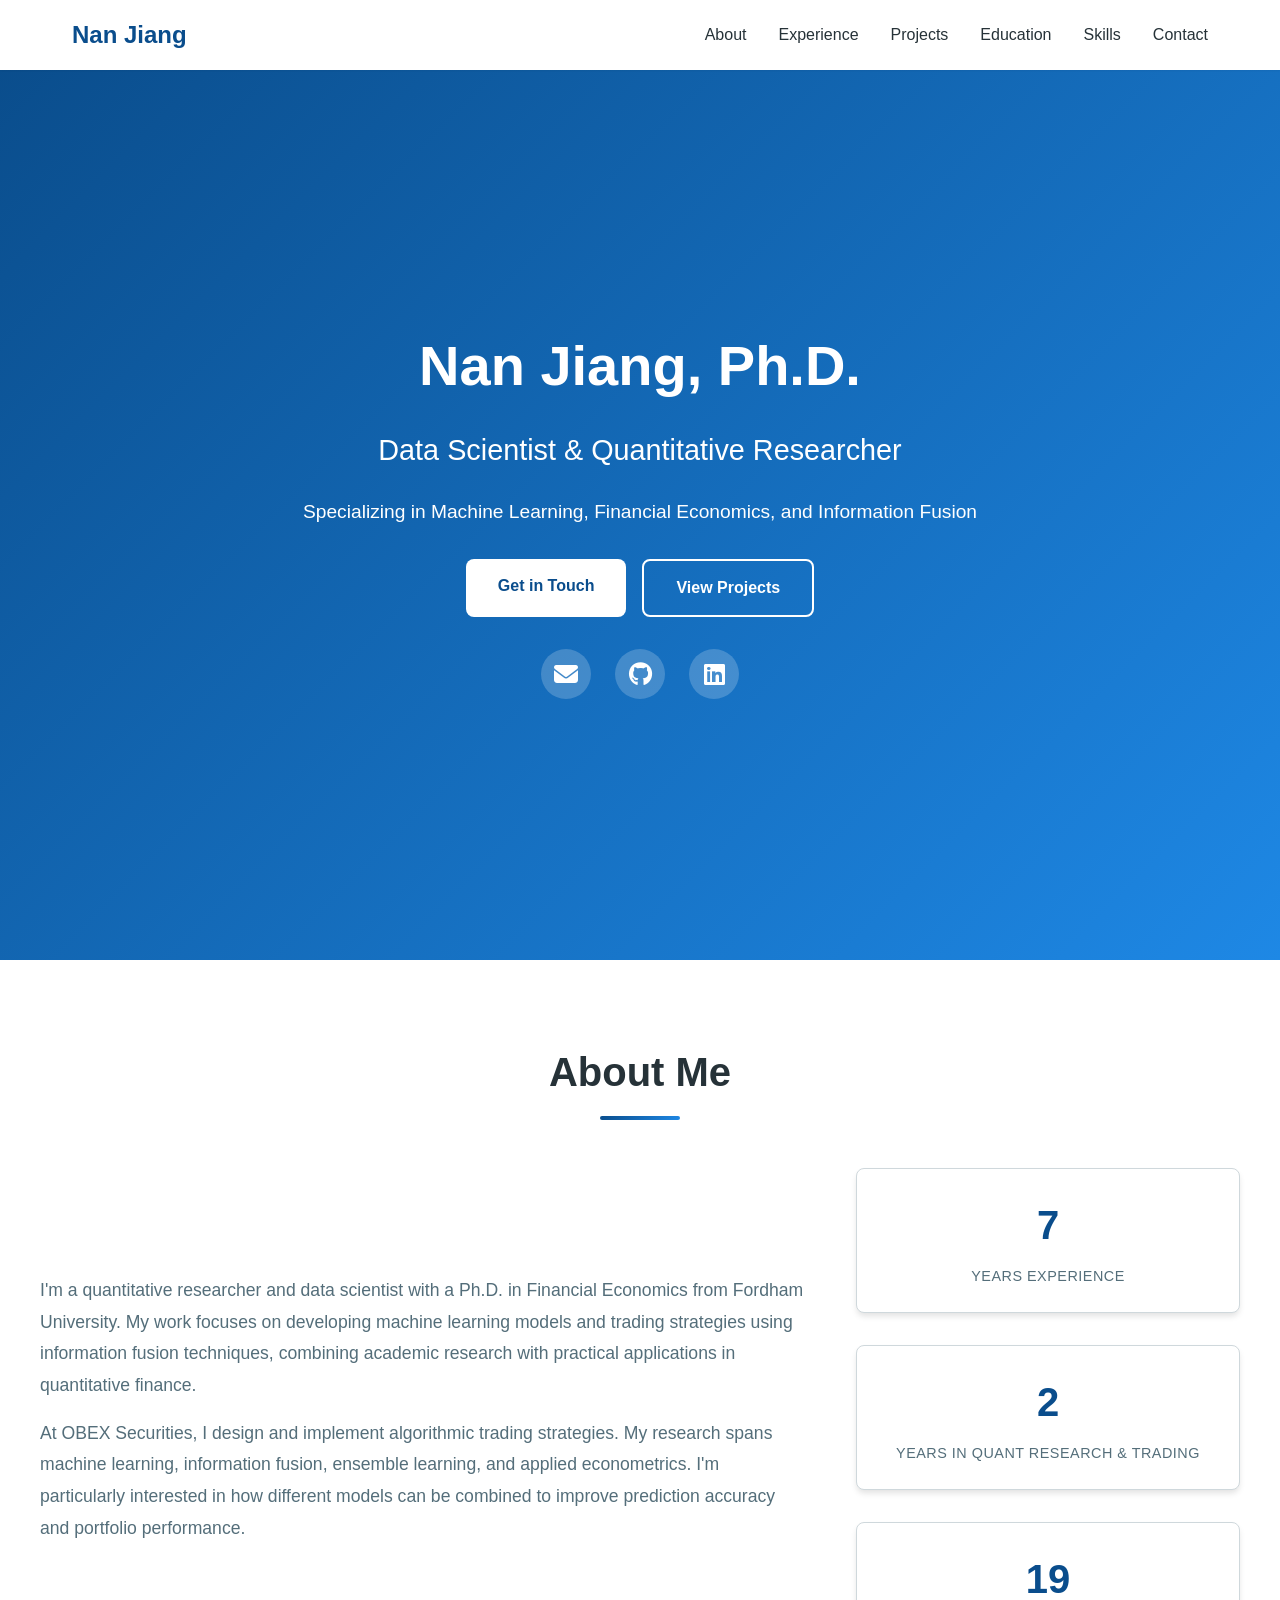
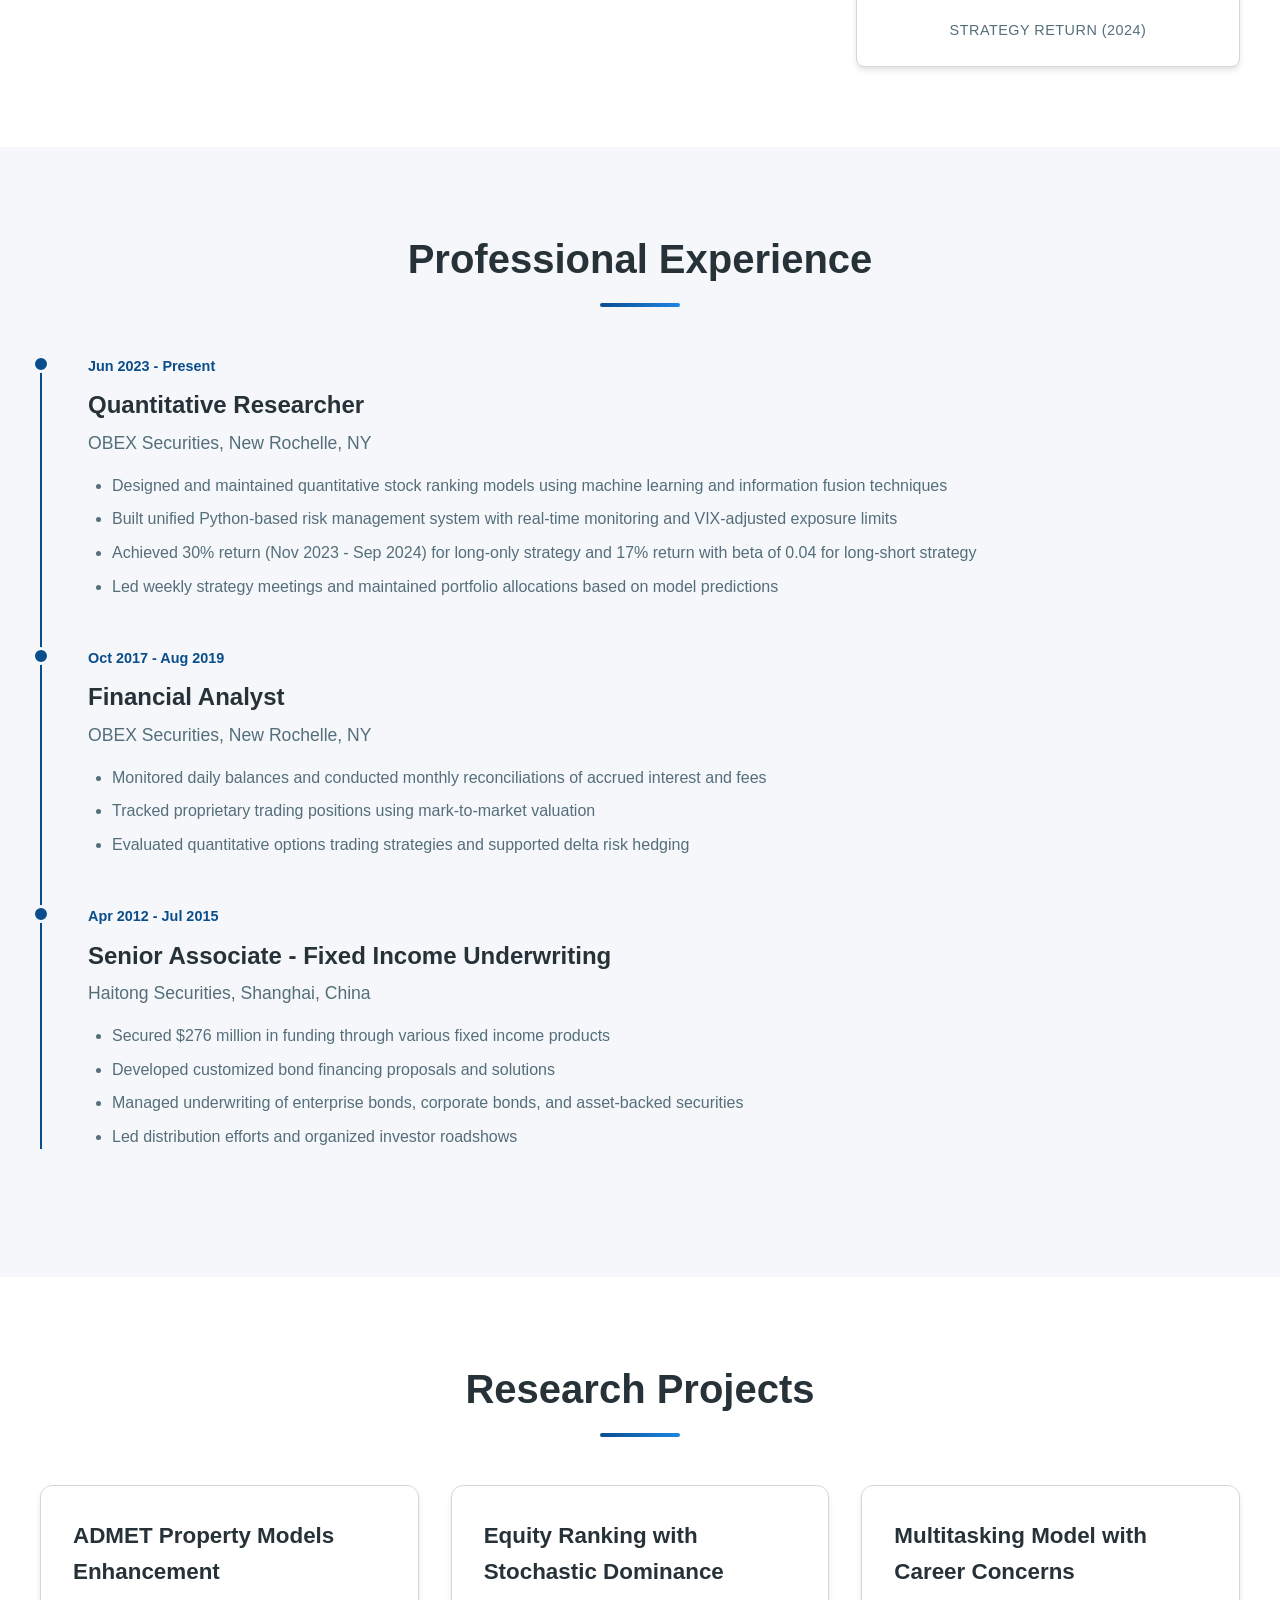
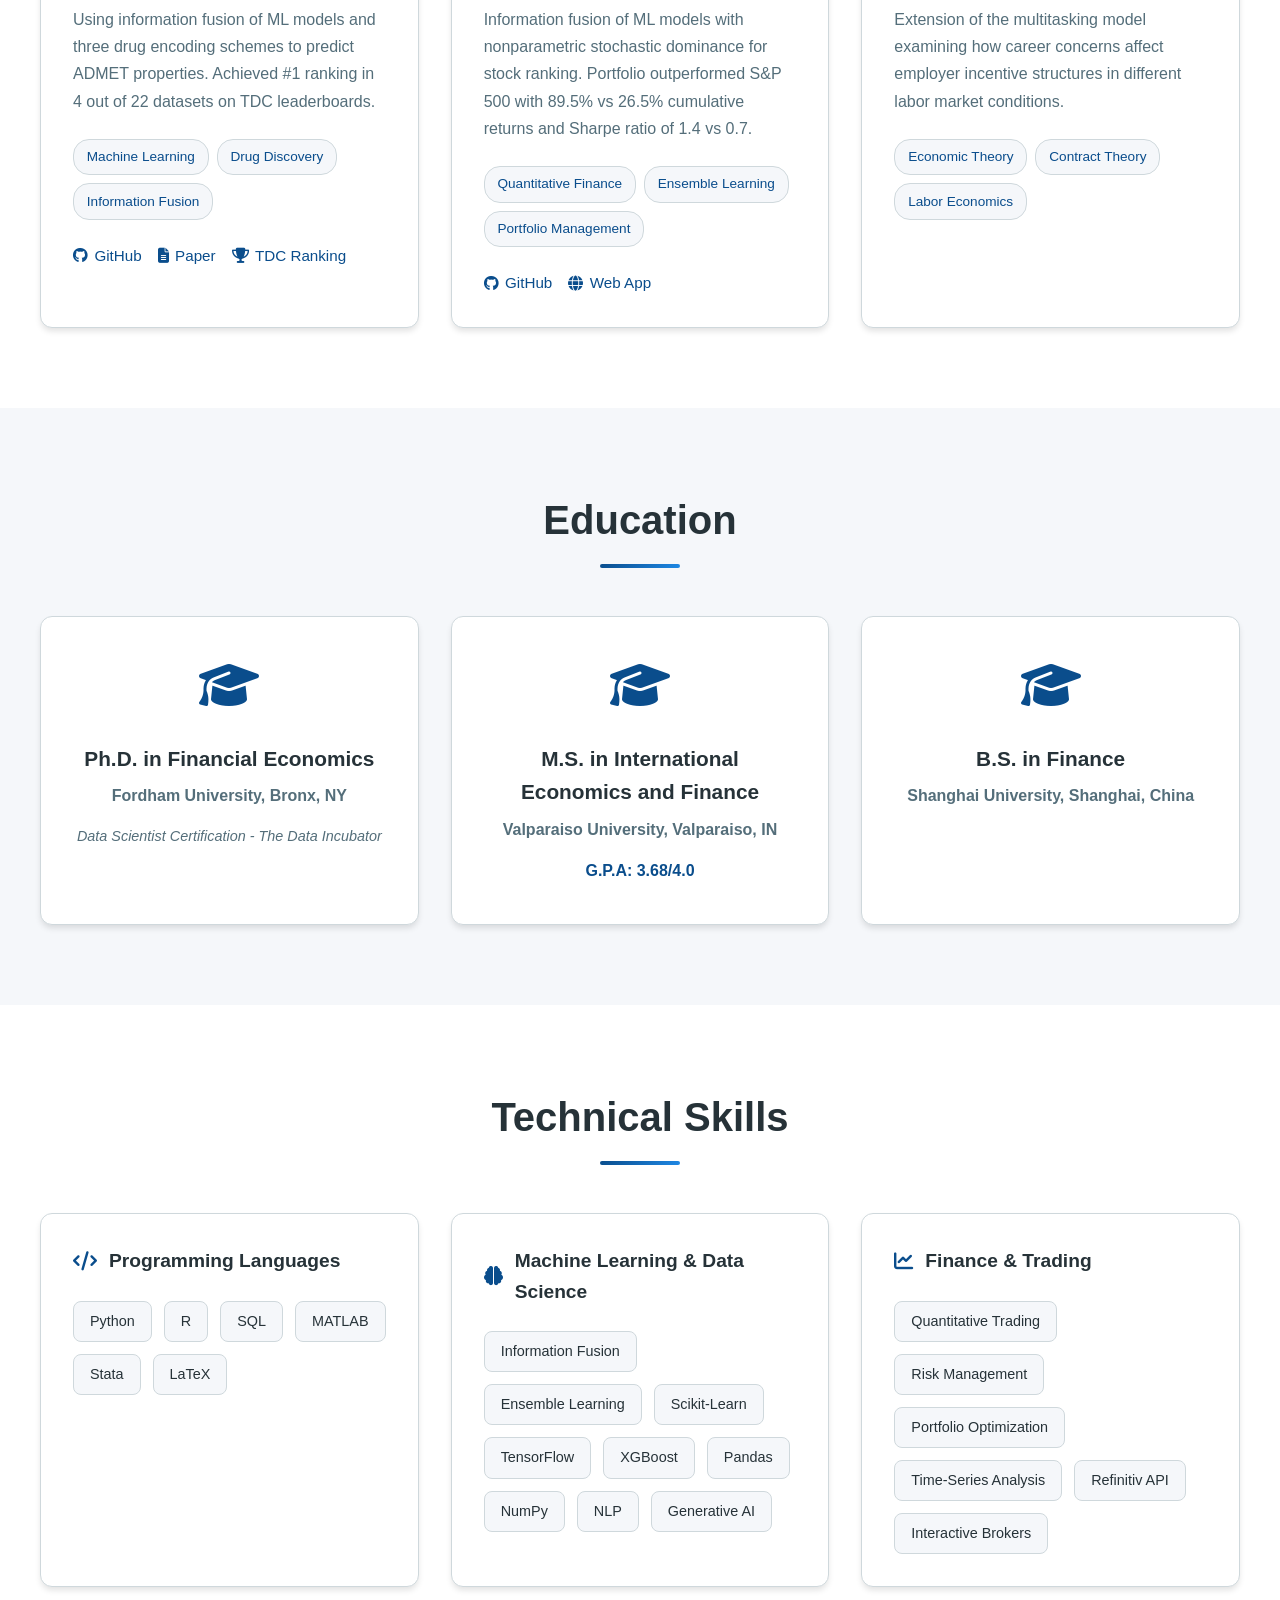
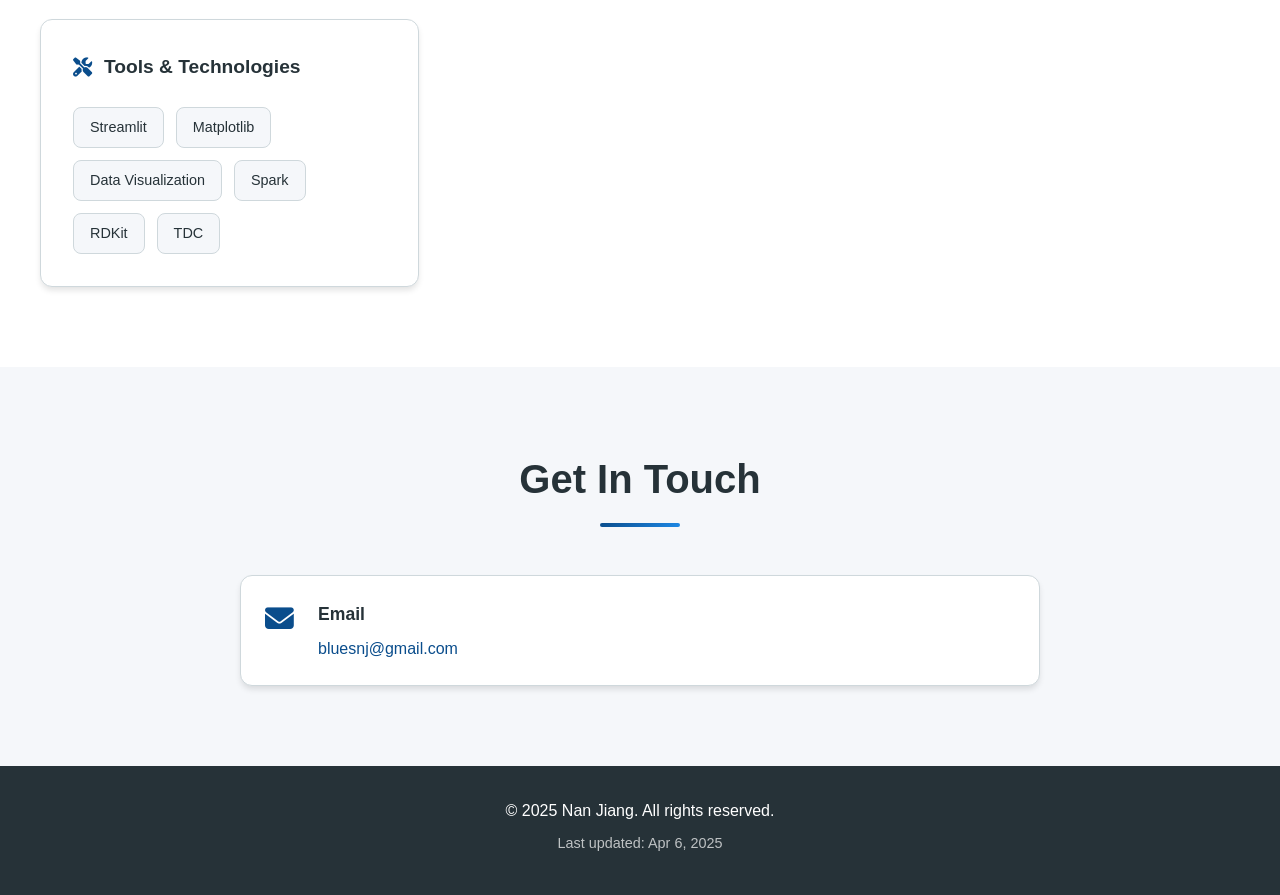
==== index.html @ 7c3f1683 "Update stats and remove GPA information" ====
<!DOCTYPE html>
<html lang="en">
<head>
    <meta charset="UTF-8">
    <meta name="viewport" content="width=device-width, initial-scale=1.0">
    <meta name="description" content="Nan Jiang - Data Scientist & Quantitative Researcher specializing in Machine Learning, Financial Economics, and Information Fusion">
    <meta name="keywords" content="Data Science, Machine Learning, Quantitative Research, Financial Economics, Python, Information Fusion">
    <meta name="author" content="Nan Jiang">
    <title>Nan Jiang | Data Scientist & Quantitative Researcher</title>
    <link rel="stylesheet" href="css/style.css">
    <link rel="stylesheet" href="https://cdnjs.cloudflare.com/ajax/libs/font-awesome/6.4.0/css/all.min.css">
</head>
<body>
    <!-- Navigation -->
    <nav id="navbar">
        <div class="nav-container">
            <a href="#home" class="nav-brand">Nan Jiang</a>
            <ul class="nav-menu">
                <li><a href="#about">About</a></li>
                <li><a href="#experience">Experience</a></li>
                <li><a href="#projects">Projects</a></li>
                <li><a href="#education">Education</a></li>
                <li><a href="#skills">Skills</a></li>
                <li><a href="#contact">Contact</a></li>
            </ul>
        </div>
    </nav>

    <!-- Hero Section -->
    <section id="home" class="hero">
        <div class="hero-content">
            <h1 class="hero-title">Nan Jiang, Ph.D.</h1>
            <h2 class="hero-subtitle">Data Scientist & Quantitative Researcher</h2>
            <p class="hero-description">
                Specializing in Machine Learning, Financial Economics, and Information Fusion
            </p>
            <div class="hero-buttons">
                <a href="#contact" class="btn btn-primary">Get in Touch</a>
                <a href="#projects" class="btn btn-secondary">View Projects</a>
            </div>
            <div class="social-links">
                <a href="mailto:bluesnj@gmail.com" aria-label="Email"><i class="fas fa-envelope"></i></a>
                <a href="https://github.com/nathan-jiang" target="_blank" aria-label="GitHub"><i class="fab fa-github"></i></a>
                <a href="https://www.linkedin.com/in/nanjiang831/" target="_blank" aria-label="LinkedIn"><i class="fab fa-linkedin"></i></a>
            </div>
        </div>
    </section>

    <!-- About Section -->
    <section id="about" class="section">
        <div class="container">
            <h2 class="section-title">About Me</h2>
            <div class="about-content">
                <div class="about-text">
                    <p>
                        I'm a quantitative researcher and data scientist with a Ph.D. in Financial Economics from Fordham University.
                        My work focuses on developing machine learning models and trading strategies using information fusion
                        techniques, combining academic research with practical applications in quantitative finance.
                    </p>
                    <p>
                        At OBEX Securities, I design and implement algorithmic trading strategies. My research spans machine learning,
                        information fusion, ensemble learning, and applied econometrics. I'm particularly interested in how
                        different models can be combined to improve prediction accuracy and portfolio performance.
                    </p>
                </div>
                <div class="about-stats">
                    <div class="stat">
                        <h3>10+</h3>
                        <p>Years Experience</p>
                    </div>
                    <div class="stat">
                        <h3>3+</h3>
                        <p>Years in Quant Research & Trading</p>
                    </div>
                    <div class="stat">
                        <h3>30%</h3>
                        <p>Strategy Return (2024)</p>
                    </div>
                </div>
            </div>
        </div>
    </section>

    <!-- Experience Section -->
    <section id="experience" class="section bg-light">
        <div class="container">
            <h2 class="section-title">Professional Experience</h2>
            <div class="timeline">
                <div class="timeline-item">
                    <div class="timeline-date">Jun 2023 - Present</div>
                    <div class="timeline-content">
                        <h3>Quantitative Researcher</h3>
                        <h4>OBEX Securities, New Rochelle, NY</h4>
                        <ul>
                            <li>Designed and maintained quantitative stock ranking models using machine learning and information fusion techniques</li>
                            <li>Built unified Python-based risk management system with real-time monitoring and VIX-adjusted exposure limits</li>
                            <li>Achieved 30% return (Nov 2023 - Sep 2024) for long-only strategy and 17% return with beta of 0.04 for long-short strategy</li>
                            <li>Led weekly strategy meetings and maintained portfolio allocations based on model predictions</li>
                        </ul>
                    </div>
                </div>

                <div class="timeline-item">
                    <div class="timeline-date">Oct 2017 - Aug 2019</div>
                    <div class="timeline-content">
                        <h3>Financial Analyst</h3>
                        <h4>OBEX Securities, New Rochelle, NY</h4>
                        <ul>
                            <li>Monitored daily balances and conducted monthly reconciliations of accrued interest and fees</li>
                            <li>Tracked proprietary trading positions using mark-to-market valuation</li>
                            <li>Evaluated quantitative options trading strategies and supported delta risk hedging</li>
                        </ul>
                    </div>
                </div>

                <div class="timeline-item">
                    <div class="timeline-date">Apr 2012 - Jul 2015</div>
                    <div class="timeline-content">
                        <h3>Senior Associate - Fixed Income Underwriting</h3>
                        <h4>Haitong Securities, Shanghai, China</h4>
                        <ul>
                            <li>Secured $276 million in funding through various fixed income products</li>
                            <li>Developed customized bond financing proposals and solutions</li>
                            <li>Managed underwriting of enterprise bonds, corporate bonds, and asset-backed securities</li>
                            <li>Led distribution efforts and organized investor roadshows</li>
                        </ul>
                    </div>
                </div>
            </div>
        </div>
    </section>

    <!-- Projects Section -->
    <section id="projects" class="section">
        <div class="container">
            <h2 class="section-title">Research Projects</h2>
            <div class="projects-grid">
                <div class="project-card">
                    <h3>ADMET Property Models Enhancement</h3>
                    <p class="project-description">
                        Using information fusion of ML models and three drug encoding schemes to predict ADMET properties.
                        Achieved #1 ranking in 4 out of 22 datasets on TDC leaderboards.
                    </p>
                    <div class="project-tags">
                        <span class="tag">Machine Learning</span>
                        <span class="tag">Drug Discovery</span>
                        <span class="tag">Information Fusion</span>
                    </div>
                    <div class="project-links">
                        <a href="https://github.com/nathan-jiang?tab=repositories" target="_blank" class="project-link"><i class="fab fa-github"></i> GitHub</a>
                        <a href="https://github.com/nathan-jiang?tab=repositories" target="_blank" class="project-link"><i class="fas fa-file-alt"></i> Paper</a>
                        <a href="https://tdcommons.ai/benchmark/admet_group/overview/" target="_blank" class="project-link"><i class="fas fa-trophy"></i> TDC Ranking</a>
                    </div>
                </div>

                <div class="project-card">
                    <h3>Equity Ranking with Stochastic Dominance</h3>
                    <p class="project-description">
                        Information fusion of ML models with nonparametric stochastic dominance for stock ranking.
                        Portfolio outperformed S&P 500 with 89.5% vs 26.5% cumulative returns and Sharpe ratio of 1.4 vs 0.7.
                    </p>
                    <div class="project-tags">
                        <span class="tag">Quantitative Finance</span>
                        <span class="tag">Ensemble Learning</span>
                        <span class="tag">Portfolio Management</span>
                    </div>
                    <div class="project-links">
                        <a href="https://github.com/nathan-jiang?tab=repositories" target="_blank" class="project-link"><i class="fab fa-github"></i> GitHub</a>
                        <a href="https://github.com/nathan-jiang?tab=repositories" target="_blank" class="project-link"><i class="fas fa-globe"></i> Web App</a>
                    </div>
                </div>

                <div class="project-card">
                    <h3>Multitasking Model with Career Concerns</h3>
                    <p class="project-description">
                        Extension of the multitasking model examining how career concerns affect employer incentive structures
                        in different labor market conditions.
                    </p>
                    <div class="project-tags">
                        <span class="tag">Economic Theory</span>
                        <span class="tag">Contract Theory</span>
                        <span class="tag">Labor Economics</span>
                    </div>
                </div>
            </div>
        </div>
    </section>

    <!-- Education Section -->
    <section id="education" class="section bg-light">
        <div class="container">
            <h2 class="section-title">Education</h2>
            <div class="education-grid">
                <div class="education-card">
                    <div class="education-icon">
                        <i class="fas fa-graduation-cap"></i>
                    </div>
                    <h3>Ph.D. in Financial Economics</h3>
                    <h4>Fordham University, Bronx, NY</h4>
                    <p class="education-cert">Data Scientist Certification - The Data Incubator</p>
                </div>

                <div class="education-card">
                    <div class="education-icon">
                        <i class="fas fa-graduation-cap"></i>
                    </div>
                    <h3>M.S. in International Economics and Finance</h3>
                    <h4>Valparaiso University, Valparaiso, IN</h4>
                    <p class="education-gpa">G.P.A: 3.68/4.0</p>
                </div>

                <div class="education-card">
                    <div class="education-icon">
                        <i class="fas fa-graduation-cap"></i>
                    </div>
                    <h3>B.S. in Finance</h3>
                    <h4>Shanghai University, Shanghai, China</h4>
                </div>
            </div>
        </div>
    </section>

    <!-- Skills Section -->
    <section id="skills" class="section">
        <div class="container">
            <h2 class="section-title">Technical Skills</h2>
            <div class="skills-grid">
                <div class="skill-category">
                    <h3><i class="fas fa-code"></i> Programming Languages</h3>
                    <div class="skill-tags">
                        <span class="skill-tag">Python</span>
                        <span class="skill-tag">R</span>
                        <span class="skill-tag">SQL</span>
                        <span class="skill-tag">MATLAB</span>
                        <span class="skill-tag">Stata</span>
                        <span class="skill-tag">LaTeX</span>
                    </div>
                </div>

                <div class="skill-category">
                    <h3><i class="fas fa-brain"></i> Machine Learning & Data Science</h3>
                    <div class="skill-tags">
                        <span class="skill-tag">Information Fusion</span>
                        <span class="skill-tag">Ensemble Learning</span>
                        <span class="skill-tag">Scikit-Learn</span>
                        <span class="skill-tag">TensorFlow</span>
                        <span class="skill-tag">XGBoost</span>
                        <span class="skill-tag">Pandas</span>
                        <span class="skill-tag">NumPy</span>
                        <span class="skill-tag">NLP</span>
                        <span class="skill-tag">Generative AI</span>
                    </div>
                </div>

                <div class="skill-category">
                    <h3><i class="fas fa-chart-line"></i> Finance & Trading</h3>
                    <div class="skill-tags">
                        <span class="skill-tag">Quantitative Trading</span>
                        <span class="skill-tag">Risk Management</span>
                        <span class="skill-tag">Portfolio Optimization</span>
                        <span class="skill-tag">Time-Series Analysis</span>
                        <span class="skill-tag">Refinitiv API</span>
                        <span class="skill-tag">Interactive Brokers</span>
                    </div>
                </div>

                <div class="skill-category">
                    <h3><i class="fas fa-tools"></i> Tools & Technologies</h3>
                    <div class="skill-tags">
                        <span class="skill-tag">Streamlit</span>
                        <span class="skill-tag">Matplotlib</span>
                        <span class="skill-tag">Data Visualization</span>
                        <span class="skill-tag">Spark</span>
                        <span class="skill-tag">RDKit</span>
                        <span class="skill-tag">TDC</span>
                    </div>
                </div>
            </div>
        </div>
    </section>

    <!-- Contact Section -->
    <section id="contact" class="section bg-light">
        <div class="container">
            <h2 class="section-title">Get In Touch</h2>
            <div class="contact-content">
                <div class="contact-info">
                    <div class="contact-item">
                        <i class="fas fa-envelope"></i>
                        <div>
                            <h3>Email</h3>
                            <a href="mailto:bluesnj@gmail.com">bluesnj@gmail.com</a>
                        </div>
                    </div>
                </div>
            </div>
        </div>
    </section>

    <!-- Footer -->
    <footer class="footer">
        <div class="container">
            <p>&copy; 2025 Nan Jiang. All rights reserved.</p>
            <p class="footer-update">Last updated: Apr 6, 2025</p>
        </div>
    </footer>

    <script src="js/main.js"></script>
</body>
</html>
---- css/style.css ----
/* ===== CSS Variables ===== */
:root {
    --primary-color: #0A4D8C;
    --secondary-color: #073A6B;
    --accent-color: #1E88E5;
    --highlight-color: #00897B;
    --text-dark: #263238;
    --text-light: #546E7A;
    --bg-light: #F5F7FA;
    --bg-white: #ffffff;
    --border-color: #CFD8DC;
    --success-color: #00897B;
    --shadow-sm: 0 1px 3px 0 rgba(0, 0, 0, 0.08);
    --shadow-md: 0 4px 6px -1px rgba(0, 0, 0, 0.12);
    --shadow-lg: 0 10px 20px -5px rgba(0, 0, 0, 0.15);
    --transition: all 0.3s ease;
    --gradient-primary: linear-gradient(135deg, #0A4D8C 0%, #1E88E5 100%);
    --gradient-secondary: linear-gradient(135deg, #00897B 0%, #00ACC1 100%);
}

/* ===== Reset & Base Styles ===== */
* {
    margin: 0;
    padding: 0;
    box-sizing: border-box;
}

html {
    scroll-behavior: smooth;
    font-size: 16px;
}

body {
    font-family: -apple-system, BlinkMacSystemFont, 'Segoe UI', Roboto, 'Helvetica Neue', Arial, sans-serif;
    line-height: 1.6;
    color: var(--text-dark);
    background-color: var(--bg-white);
}

a {
    text-decoration: none;
    color: inherit;
    transition: var(--transition);
}

ul {
    list-style: none;
}

img {
    max-width: 100%;
    height: auto;
    display: block;
}

/* ===== Navigation ===== */
#navbar {
    position: fixed;
    top: 0;
    width: 100%;
    background-color: var(--bg-white);
    box-shadow: var(--shadow-sm);
    z-index: 1000;
    padding: 1rem 0;
}

.nav-container {
    max-width: 1200px;
    margin: 0 auto;
    padding: 0 2rem;
    display: flex;
    justify-content: space-between;
    align-items: center;
}

.nav-brand {
    font-size: 1.5rem;
    font-weight: 700;
    color: var(--primary-color);
}

.nav-menu {
    display: flex;
    gap: 2rem;
}

.nav-menu a {
    color: var(--text-dark);
    font-weight: 500;
    padding: 0.5rem 0;
    position: relative;
}

.nav-menu a::after {
    content: '';
    position: absolute;
    bottom: 0;
    left: 0;
    width: 0;
    height: 2px;
    background-color: var(--primary-color);
    transition: width 0.3s ease;
}

.nav-menu a:hover::after {
    width: 100%;
}

/* ===== Hero Section ===== */
.hero {
    min-height: 100vh;
    display: flex;
    align-items: center;
    justify-content: center;
    background: var(--gradient-primary);
    color: white;
    text-align: center;
    padding: 2rem;
    margin-top: 60px;
}

.hero-content {
    max-width: 800px;
}

.hero-title {
    font-size: 3.5rem;
    font-weight: 800;
    margin-bottom: 1rem;
    animation: fadeInUp 0.8s ease;
}

.hero-subtitle {
    font-size: 1.8rem;
    font-weight: 300;
    margin-bottom: 1.5rem;
    animation: fadeInUp 0.8s ease 0.2s both;
}

.hero-description {
    font-size: 1.2rem;
    margin-bottom: 2rem;
    opacity: 0.9;
    animation: fadeInUp 0.8s ease 0.4s both;
}

.hero-buttons {
    display: flex;
    gap: 1rem;
    justify-content: center;
    margin-bottom: 2rem;
    animation: fadeInUp 0.8s ease 0.6s both;
}

.btn {
    padding: 0.875rem 2rem;
    border-radius: 0.5rem;
    font-weight: 600;
    font-size: 1rem;
    transition: var(--transition);
    display: inline-block;
}

.btn-primary {
    background-color: var(--bg-white);
    color: var(--primary-color);
}

.btn-primary:hover {
    transform: translateY(-2px);
    box-shadow: var(--shadow-lg);
}

.btn-secondary {
    background-color: transparent;
    color: var(--bg-white);
    border: 2px solid var(--bg-white);
}

.btn-secondary:hover {
    background-color: var(--bg-white);
    color: var(--primary-color);
}

.social-links {
    display: flex;
    gap: 1.5rem;
    justify-content: center;
    animation: fadeInUp 0.8s ease 0.8s both;
}

.social-links a {
    font-size: 1.5rem;
    color: white;
    width: 50px;
    height: 50px;
    display: flex;
    align-items: center;
    justify-content: center;
    border-radius: 50%;
    background-color: rgba(255, 255, 255, 0.2);
    transition: var(--transition);
}

.social-links a:hover {
    background-color: var(--bg-white);
    color: var(--primary-color);
    transform: translateY(-3px);
}

/* ===== Sections ===== */
.section {
    padding: 5rem 2rem;
}

.bg-light {
    background-color: var(--bg-light);
}

.container {
    max-width: 1200px;
    margin: 0 auto;
}

.section-title {
    font-size: 2.5rem;
    font-weight: 700;
    text-align: center;
    margin-bottom: 3rem;
    color: var(--text-dark);
    position: relative;
    padding-bottom: 1rem;
}

.section-title::after {
    content: '';
    position: absolute;
    bottom: 0;
    left: 50%;
    transform: translateX(-50%);
    width: 80px;
    height: 4px;
    background: var(--gradient-primary);
    border-radius: 2px;
}

/* ===== About Section ===== */
.about-content {
    display: grid;
    grid-template-columns: 2fr 1fr;
    gap: 3rem;
    align-items: center;
}

.about-text p {
    font-size: 1.1rem;
    line-height: 1.8;
    color: var(--text-light);
    margin-bottom: 1rem;
}

.about-stats {
    display: flex;
    flex-direction: column;
    gap: 2rem;
}

.stat {
    text-align: center;
    padding: 1.5rem;
    background-color: var(--bg-white);
    border-radius: 0.5rem;
    box-shadow: var(--shadow-md);
    border: 1px solid var(--border-color);
    transition: var(--transition);
}

.stat:hover {
    transform: scale(1.05);
    box-shadow: var(--shadow-lg);
    border-color: var(--primary-color);
}

.stat h3 {
    font-size: 2.5rem;
    font-weight: 700;
    color: var(--primary-color);
    margin-bottom: 0.5rem;
}

.stat p {
    font-size: 0.9rem;
    color: var(--text-light);
    text-transform: uppercase;
    letter-spacing: 0.5px;
}

/* ===== Timeline (Experience) ===== */
.timeline {
    position: relative;
    padding-left: 3rem;
}

.timeline::before {
    content: '';
    position: absolute;
    left: 0;
    top: 0;
    bottom: 0;
    width: 2px;
    background-color: var(--primary-color);
}

.timeline-item {
    position: relative;
    margin-bottom: 3rem;
}

.timeline-item::before {
    content: '';
    position: absolute;
    left: -3.5rem;
    top: 0;
    width: 12px;
    height: 12px;
    border-radius: 50%;
    background-color: var(--primary-color);
    border: 3px solid var(--bg-light);
}

.timeline-date {
    font-size: 0.9rem;
    color: var(--primary-color);
    font-weight: 600;
    margin-bottom: 0.5rem;
}

.timeline-content h3 {
    font-size: 1.5rem;
    margin-bottom: 0.25rem;
    color: var(--text-dark);
}

.timeline-content h4 {
    font-size: 1.1rem;
    color: var(--text-light);
    font-weight: 500;
    margin-bottom: 1rem;
}

.timeline-content ul {
    list-style: disc;
    padding-left: 1.5rem;
}

.timeline-content li {
    margin-bottom: 0.5rem;
    color: var(--text-light);
    line-height: 1.6;
}

/* ===== Projects Section ===== */
.projects-grid {
    display: grid;
    grid-template-columns: repeat(auto-fit, minmax(320px, 1fr));
    gap: 2rem;
}

.project-card {
    background-color: var(--bg-white);
    border-radius: 0.75rem;
    padding: 2rem;
    box-shadow: var(--shadow-md);
    transition: var(--transition);
    border: 1px solid var(--border-color);
    position: relative;
    overflow: hidden;
}

.project-card::before {
    content: '';
    position: absolute;
    top: 0;
    left: 0;
    width: 100%;
    height: 4px;
    background: var(--gradient-primary);
    transform: scaleX(0);
    transform-origin: left;
    transition: transform 0.3s ease;
}

.project-card:hover::before {
    transform: scaleX(1);
}

.project-card:hover {
    transform: translateY(-8px);
    box-shadow: var(--shadow-lg);
    border-color: var(--accent-color);
}

.project-card h3 {
    font-size: 1.4rem;
    margin-bottom: 1rem;
    color: var(--text-dark);
}

.project-description {
    color: var(--text-light);
    line-height: 1.7;
    margin-bottom: 1.5rem;
}

.project-tags {
    display: flex;
    flex-wrap: wrap;
    gap: 0.5rem;
    margin-bottom: 1.5rem;
}

.tag {
    background-color: var(--bg-light);
    color: var(--primary-color);
    padding: 0.4rem 0.8rem;
    border-radius: 1rem;
    font-size: 0.85rem;
    font-weight: 500;
    border: 1px solid var(--border-color);
    transition: var(--transition);
}

.tag:hover {
    background-color: var(--primary-color);
    color: white;
    border-color: var(--primary-color);
    transform: translateY(-2px);
}

.project-links {
    display: flex;
    gap: 1rem;
    flex-wrap: wrap;
}

.project-link {
    color: var(--primary-color);
    font-weight: 500;
    font-size: 0.95rem;
    display: flex;
    align-items: center;
    gap: 0.4rem;
}

.project-link:hover {
    color: var(--secondary-color);
}

/* ===== Education Section ===== */
.education-grid {
    display: grid;
    grid-template-columns: repeat(auto-fit, minmax(300px, 1fr));
    gap: 2rem;
}

.education-card {
    background-color: var(--bg-white);
    padding: 2rem;
    border-radius: 0.75rem;
    box-shadow: var(--shadow-md);
    text-align: center;
    transition: var(--transition);
    border: 1px solid var(--border-color);
}

.education-card:hover {
    transform: translateY(-8px);
    box-shadow: var(--shadow-lg);
    border-color: var(--accent-color);
}

.education-card:hover .education-icon {
    transform: scale(1.1);
    color: var(--accent-color);
}

.education-icon {
    font-size: 3rem;
    color: var(--primary-color);
    margin-bottom: 1rem;
    transition: var(--transition);
}

.education-card h3 {
    font-size: 1.3rem;
    margin-bottom: 0.5rem;
    color: var(--text-dark);
}

.education-card h4 {
    font-size: 1rem;
    color: var(--text-light);
    margin-bottom: 1rem;
}

.education-gpa {
    font-weight: 600;
    color: var(--primary-color);
    margin-bottom: 0.5rem;
}

.education-cert {
    font-size: 0.9rem;
    color: var(--text-light);
    font-style: italic;
}

/* ===== Skills Section ===== */
.skills-grid {
    display: grid;
    grid-template-columns: repeat(auto-fit, minmax(280px, 1fr));
    gap: 2rem;
}

.skill-category {
    background-color: var(--bg-white);
    padding: 2rem;
    border-radius: 0.75rem;
    box-shadow: var(--shadow-md);
    border: 1px solid var(--border-color);
    transition: var(--transition);
}

.skill-category:hover {
    box-shadow: var(--shadow-lg);
    border-color: var(--accent-color);
}

.skill-category h3 {
    font-size: 1.2rem;
    margin-bottom: 1.5rem;
    color: var(--text-dark);
    display: flex;
    align-items: center;
    gap: 0.75rem;
}

.skill-category i {
    color: var(--primary-color);
}

.skill-tags {
    display: flex;
    flex-wrap: wrap;
    gap: 0.75rem;
}

.skill-tag {
    background-color: var(--bg-light);
    color: var(--text-dark);
    padding: 0.5rem 1rem;
    border-radius: 0.5rem;
    font-size: 0.9rem;
    font-weight: 500;
    border: 1px solid var(--border-color);
    transition: var(--transition);
    cursor: default;
}

.skill-tag:hover {
    background-color: var(--primary-color);
    color: white;
    border-color: var(--primary-color);
    transform: translateY(-2px);
    box-shadow: var(--shadow-sm);
}

/* ===== Contact Section ===== */
.contact-content {
    max-width: 800px;
    margin: 0 auto;
}

.contact-info {
    display: grid;
    grid-template-columns: repeat(auto-fit, minmax(250px, 1fr));
    gap: 2rem;
}

.contact-item {
    display: flex;
    gap: 1.5rem;
    align-items: flex-start;
    padding: 1.5rem;
    background-color: var(--bg-white);
    border-radius: 0.75rem;
    box-shadow: var(--shadow-md);
    border: 1px solid var(--border-color);
    transition: var(--transition);
}

.contact-item:hover {
    box-shadow: var(--shadow-lg);
    border-color: var(--accent-color);
    transform: translateY(-3px);
}

.contact-item i {
    font-size: 1.8rem;
    color: var(--primary-color);
    margin-top: 0.25rem;
}

.contact-item h3 {
    font-size: 1.1rem;
    margin-bottom: 0.5rem;
    color: var(--text-dark);
}

.contact-item a {
    color: var(--primary-color);
    font-weight: 500;
}

.contact-item a:hover {
    text-decoration: underline;
}

.contact-item p {
    color: var(--text-light);
}

/* ===== Footer ===== */
.footer {
    background-color: var(--text-dark);
    color: white;
    text-align: center;
    padding: 2rem;
}

.footer p {
    margin-bottom: 0.5rem;
}

.footer-update {
    font-size: 0.9rem;
    opacity: 0.7;
}

/* ===== Animations ===== */
@keyframes fadeInUp {
    from {
        opacity: 0;
        transform: translateY(30px);
    }
    to {
        opacity: 1;
        transform: translateY(0);
    }
}

/* ===== Responsive Design ===== */
@media (max-width: 768px) {
    .nav-menu {
        flex-direction: column;
        gap: 1rem;
    }

    .hero-title {
        font-size: 2.5rem;
    }

    .hero-subtitle {
        font-size: 1.4rem;
    }

    .about-content {
        grid-template-columns: 1fr;
    }

    .timeline {
        padding-left: 2rem;
    }

    .timeline-item::before {
        left: -2.5rem;
    }

    .section {
        padding: 3rem 1rem;
    }

    .hero-buttons {
        flex-direction: column;
        align-items: center;
    }
}

@media (max-width: 480px) {
    .hero-title {
        font-size: 2rem;
    }

    .hero-subtitle {
        font-size: 1.2rem;
    }

    .section-title {
        font-size: 2rem;
    }
}
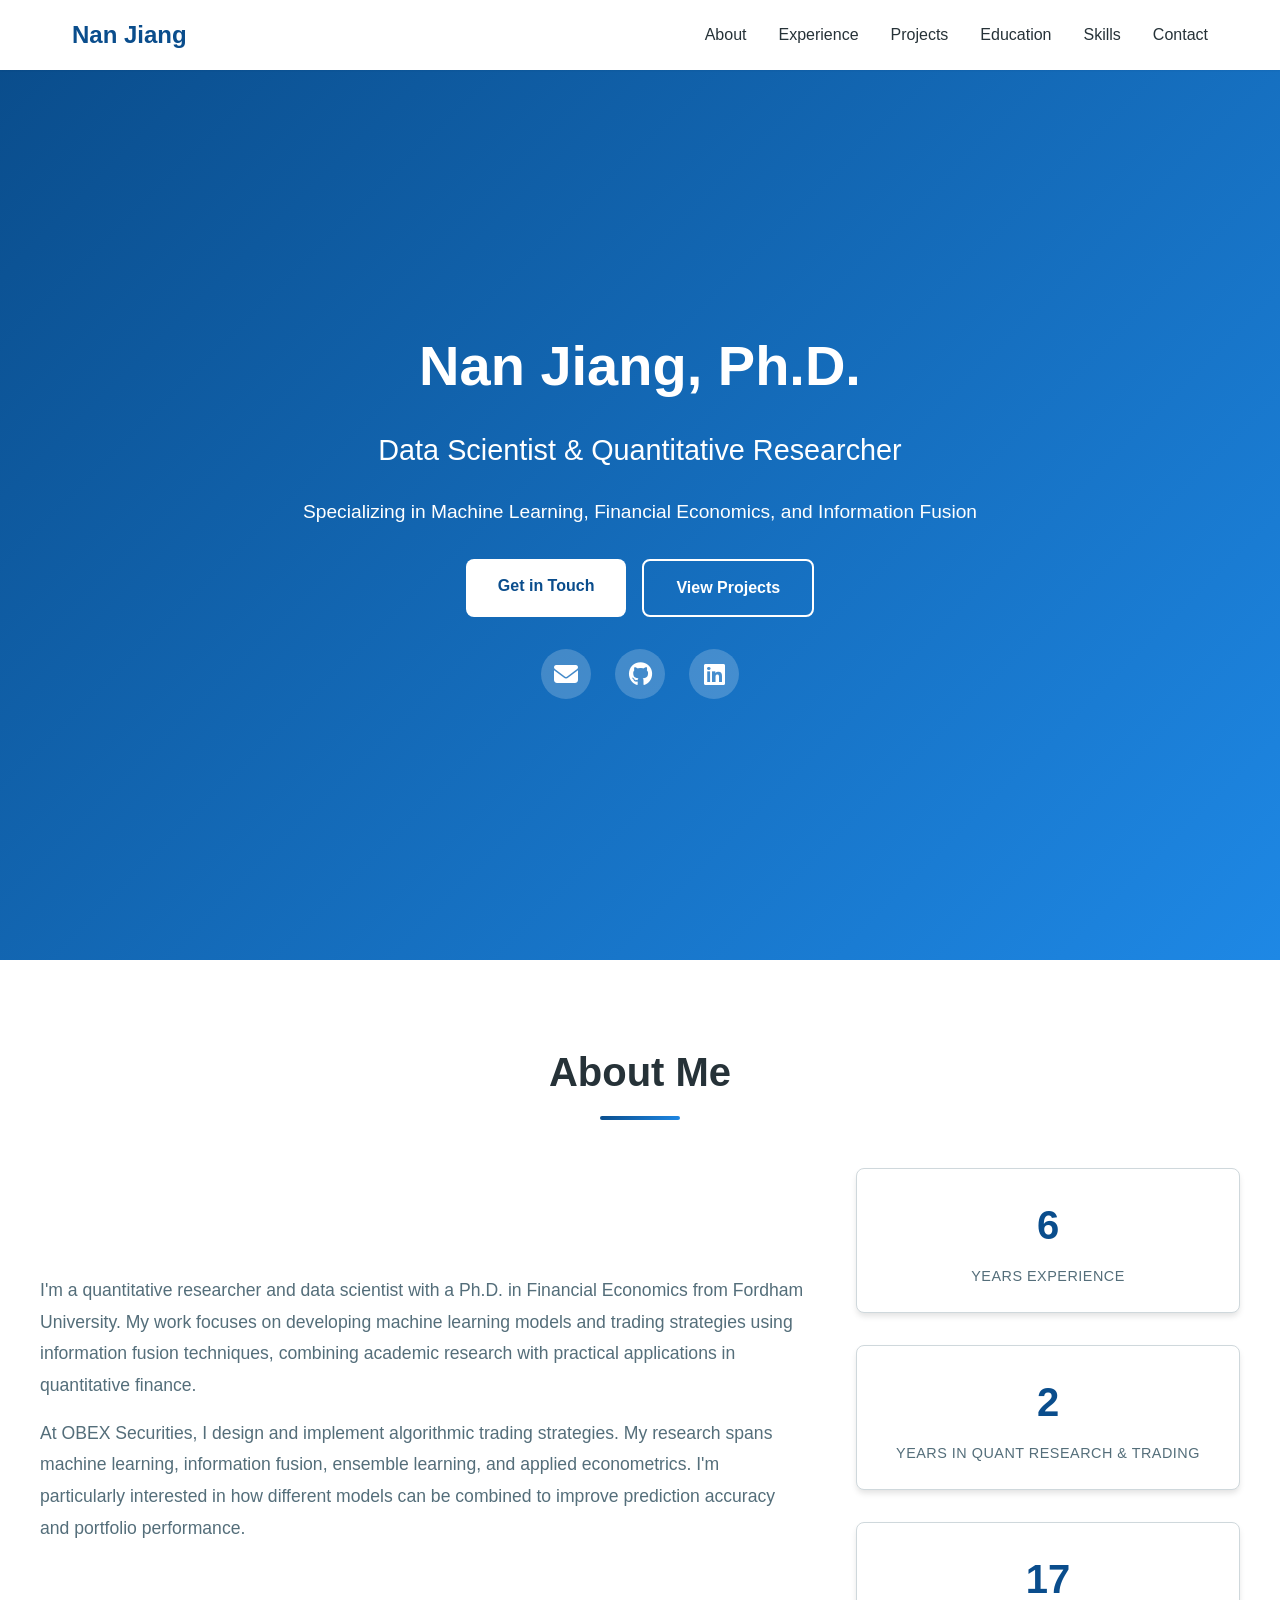
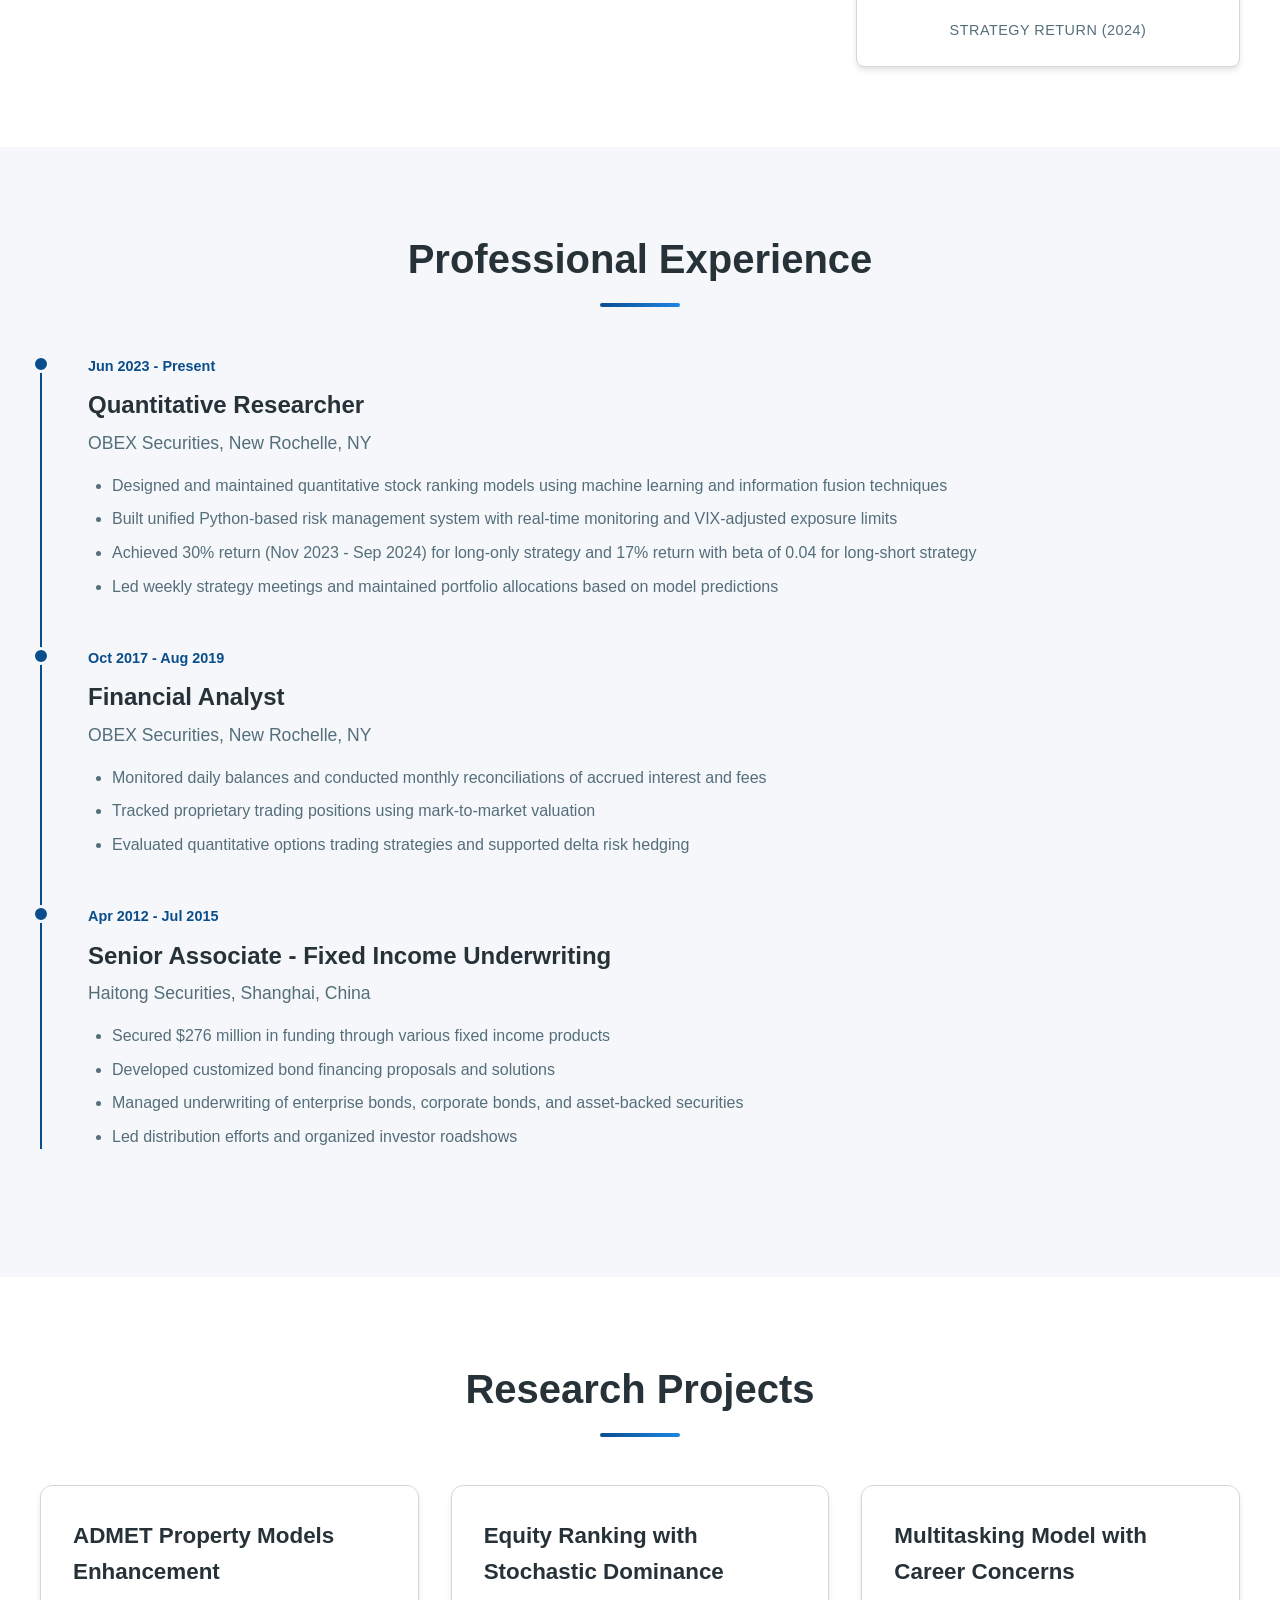
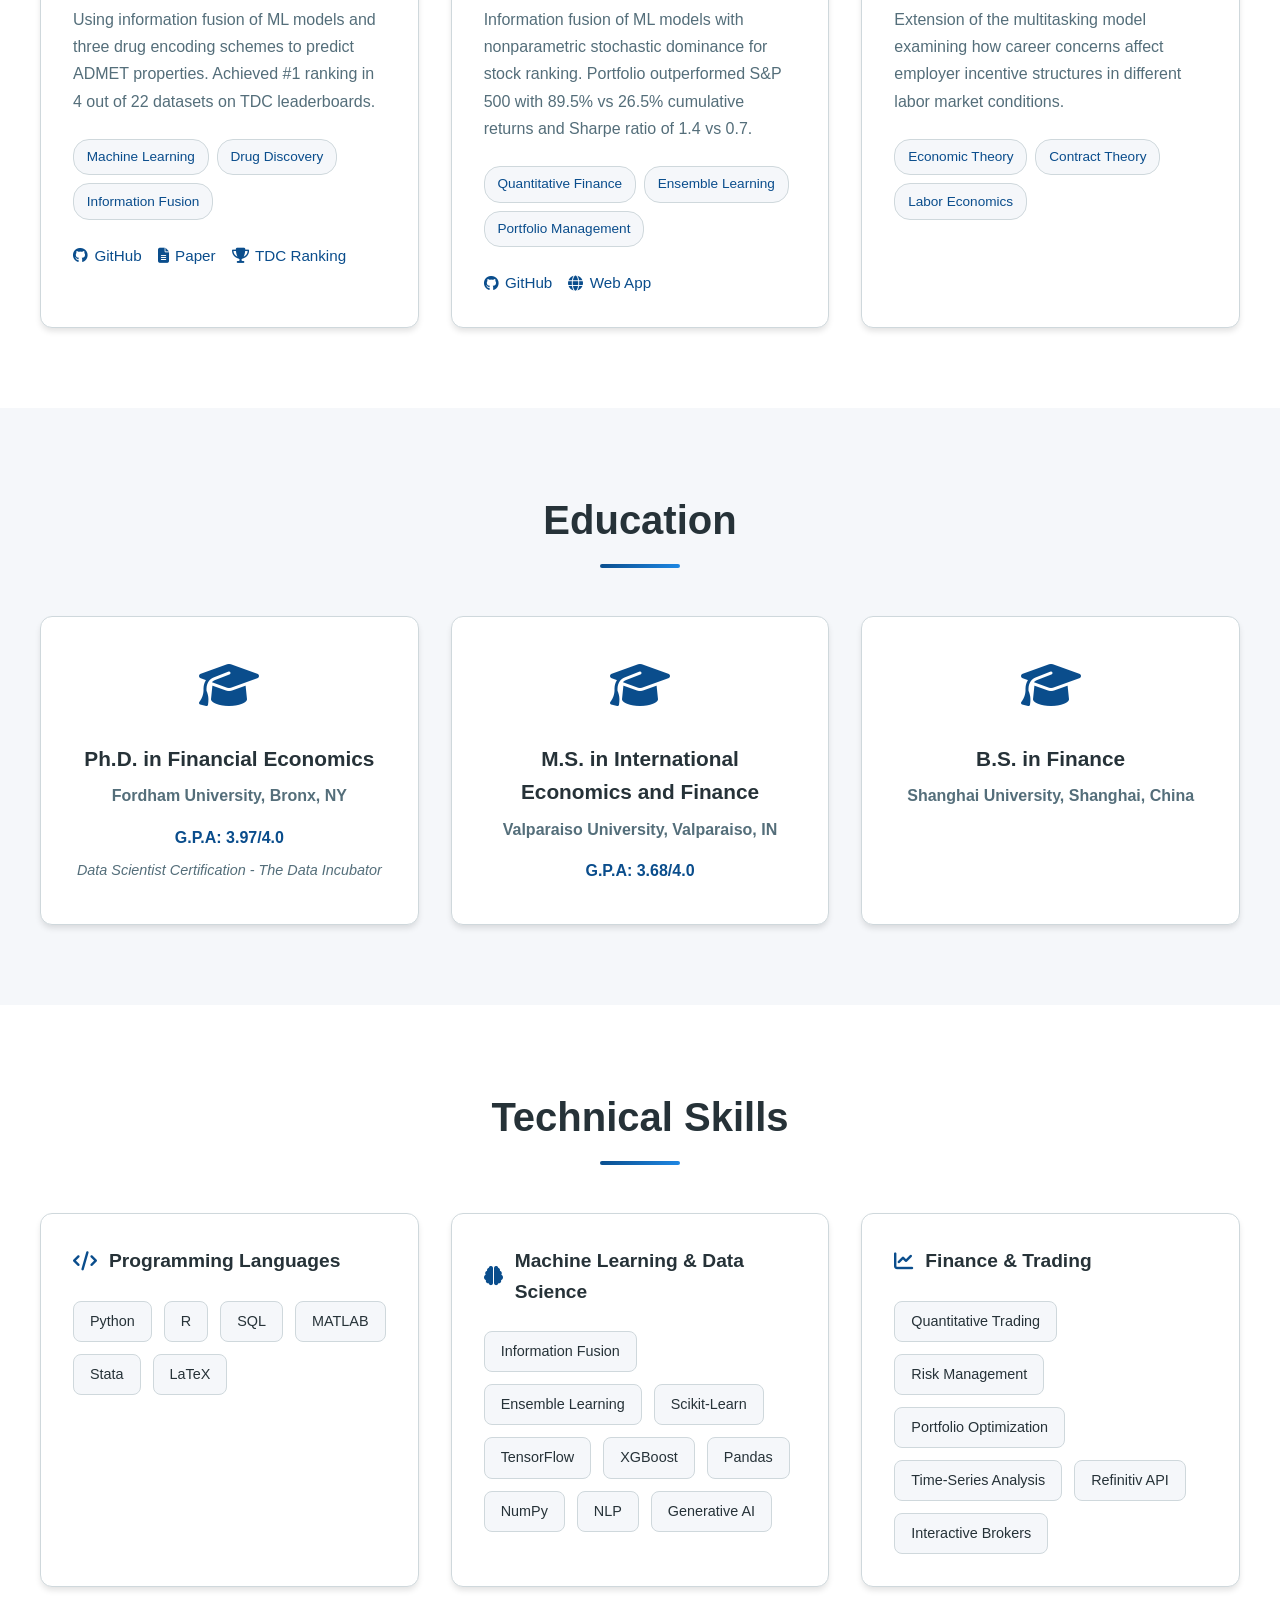
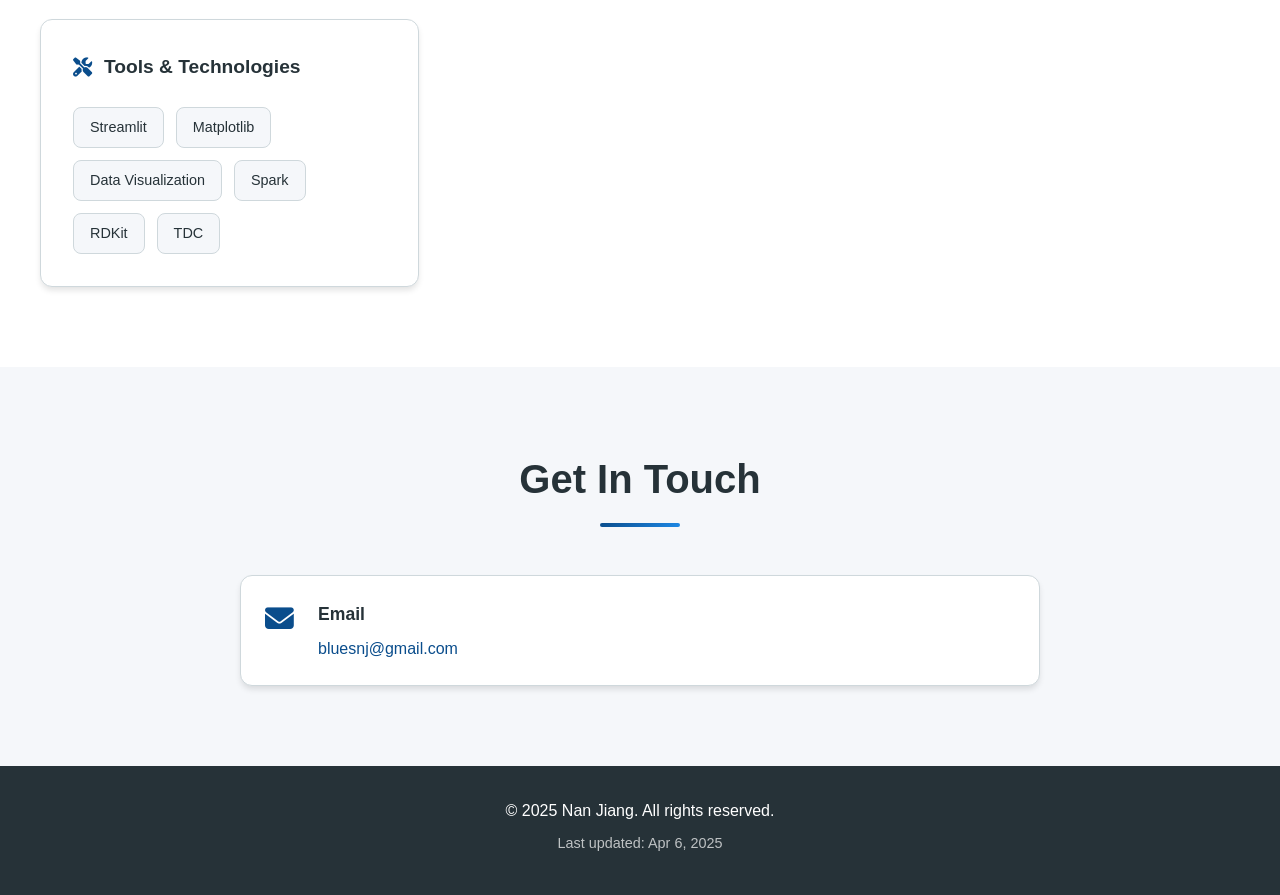
==== commit d0587b83: "Add GPA to PhD education section" ====
--- a/index.html
+++ b/index.html
@@ -197,6 +197,7 @@
                     </div>
                     <h3>Ph.D. in Financial Economics</h3>
                     <h4>Fordham University, Bronx, NY</h4>
+                    <p class="education-gpa">G.P.A: 3.97/4.0</p>
                     <p class="education-cert">Data Scientist Certification - The Data Incubator</p>
                 </div>
 
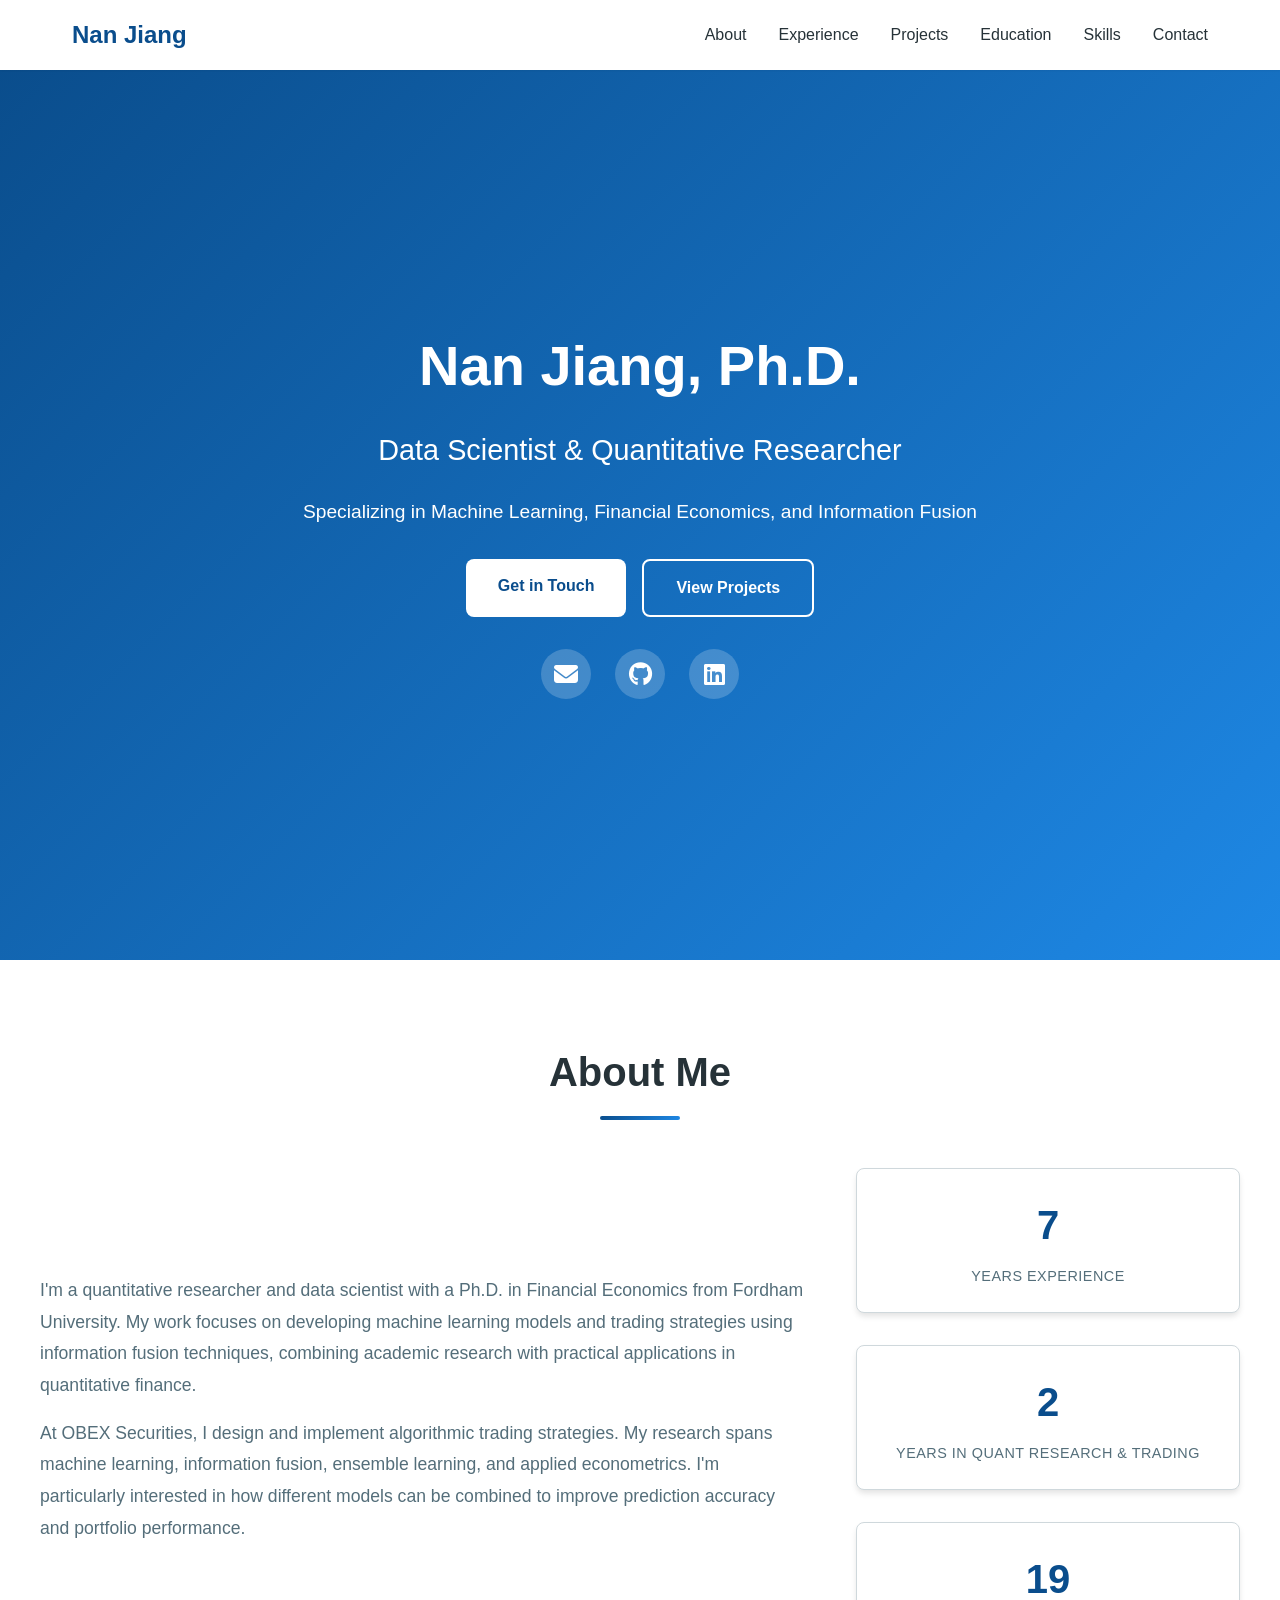
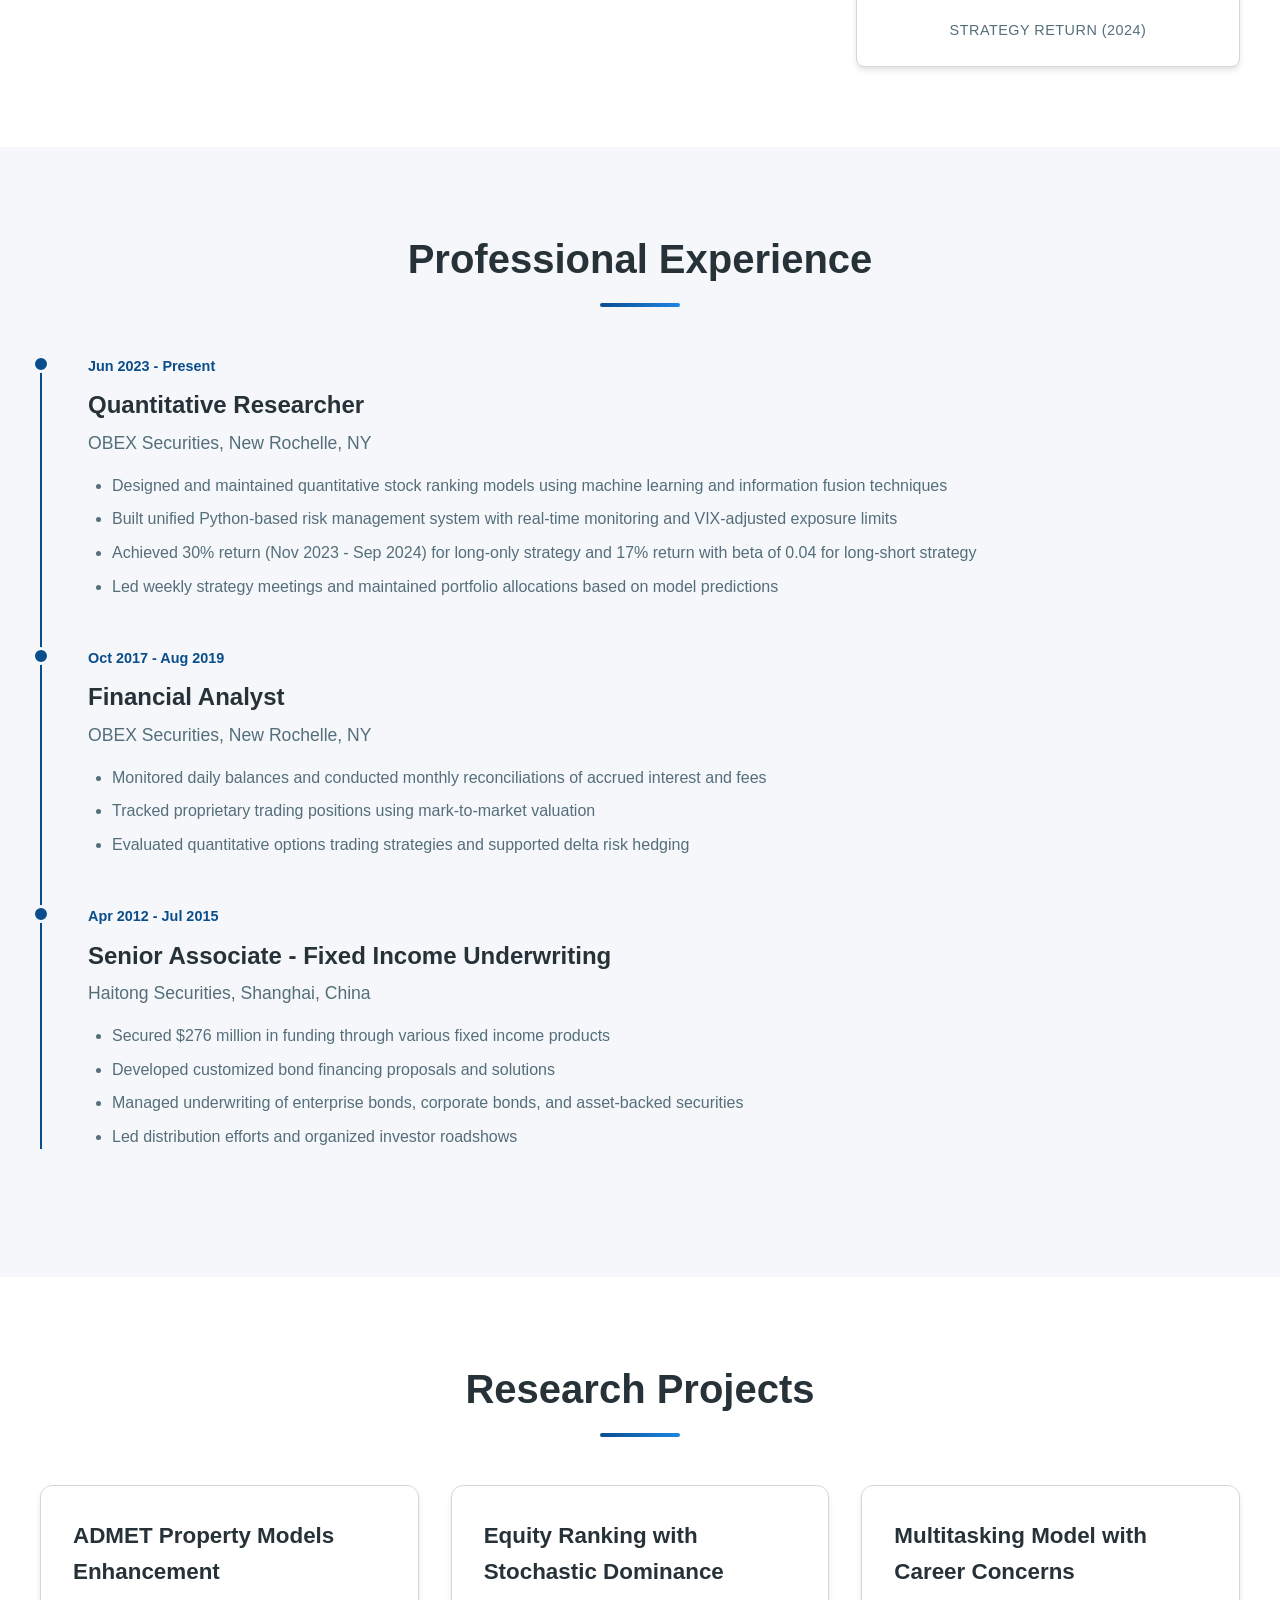
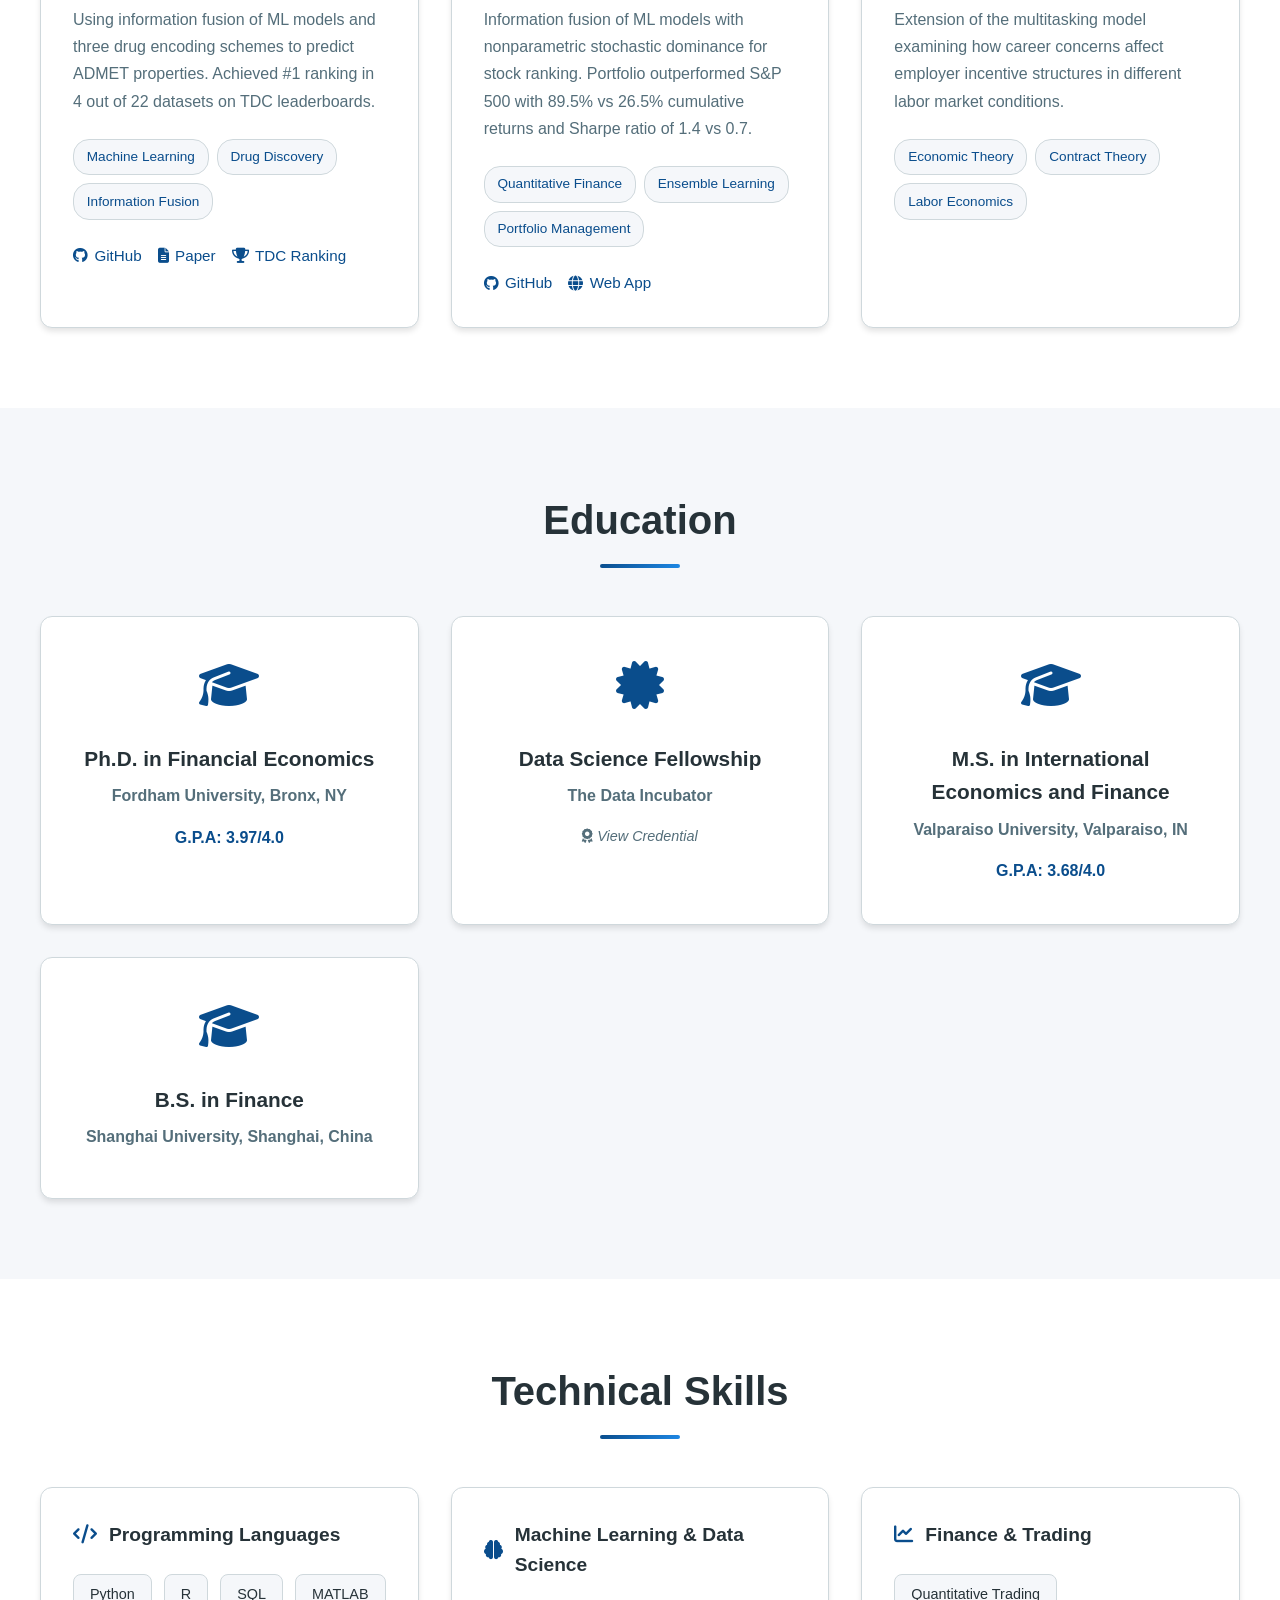
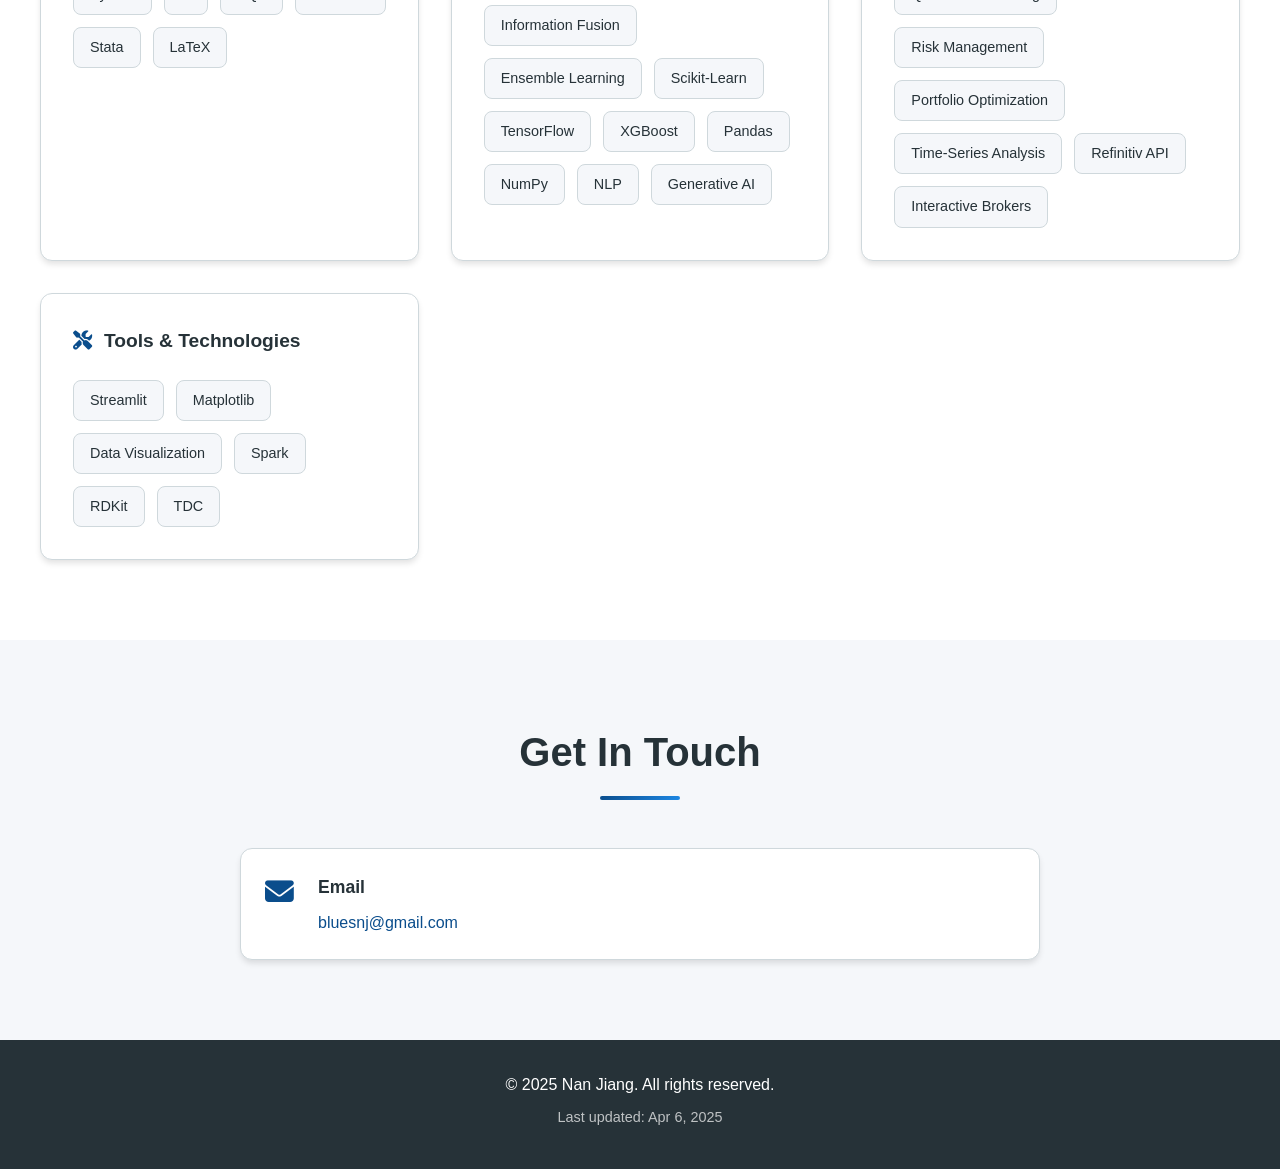
==== commit a101ba00: "Add Data Incubator Fellowship as separate education card with credential link" ====
--- a/index.html
+++ b/index.html
@@ -198,7 +198,19 @@
                     <h3>Ph.D. in Financial Economics</h3>
                     <h4>Fordham University, Bronx, NY</h4>
                     <p class="education-gpa">G.P.A: 3.97/4.0</p>
-                    <p class="education-cert">Data Scientist Certification - The Data Incubator</p>
+                </div>
+
+                <div class="education-card">
+                    <div class="education-icon">
+                        <i class="fas fa-certificate"></i>
+                    </div>
+                    <h3>Data Science Fellowship</h3>
+                    <h4>The Data Incubator</h4>
+                    <p class="education-cert">
+                        <a href="https://www.credly.com/badges/073a9ce9-6efb-4560-84e7-63d2da4131f5/linked_in_profile" target="_blank" rel="noopener noreferrer">
+                            <i class="fas fa-award"></i> View Credential
+                        </a>
+                    </p>
                 </div>
 
                 <div class="education-card">
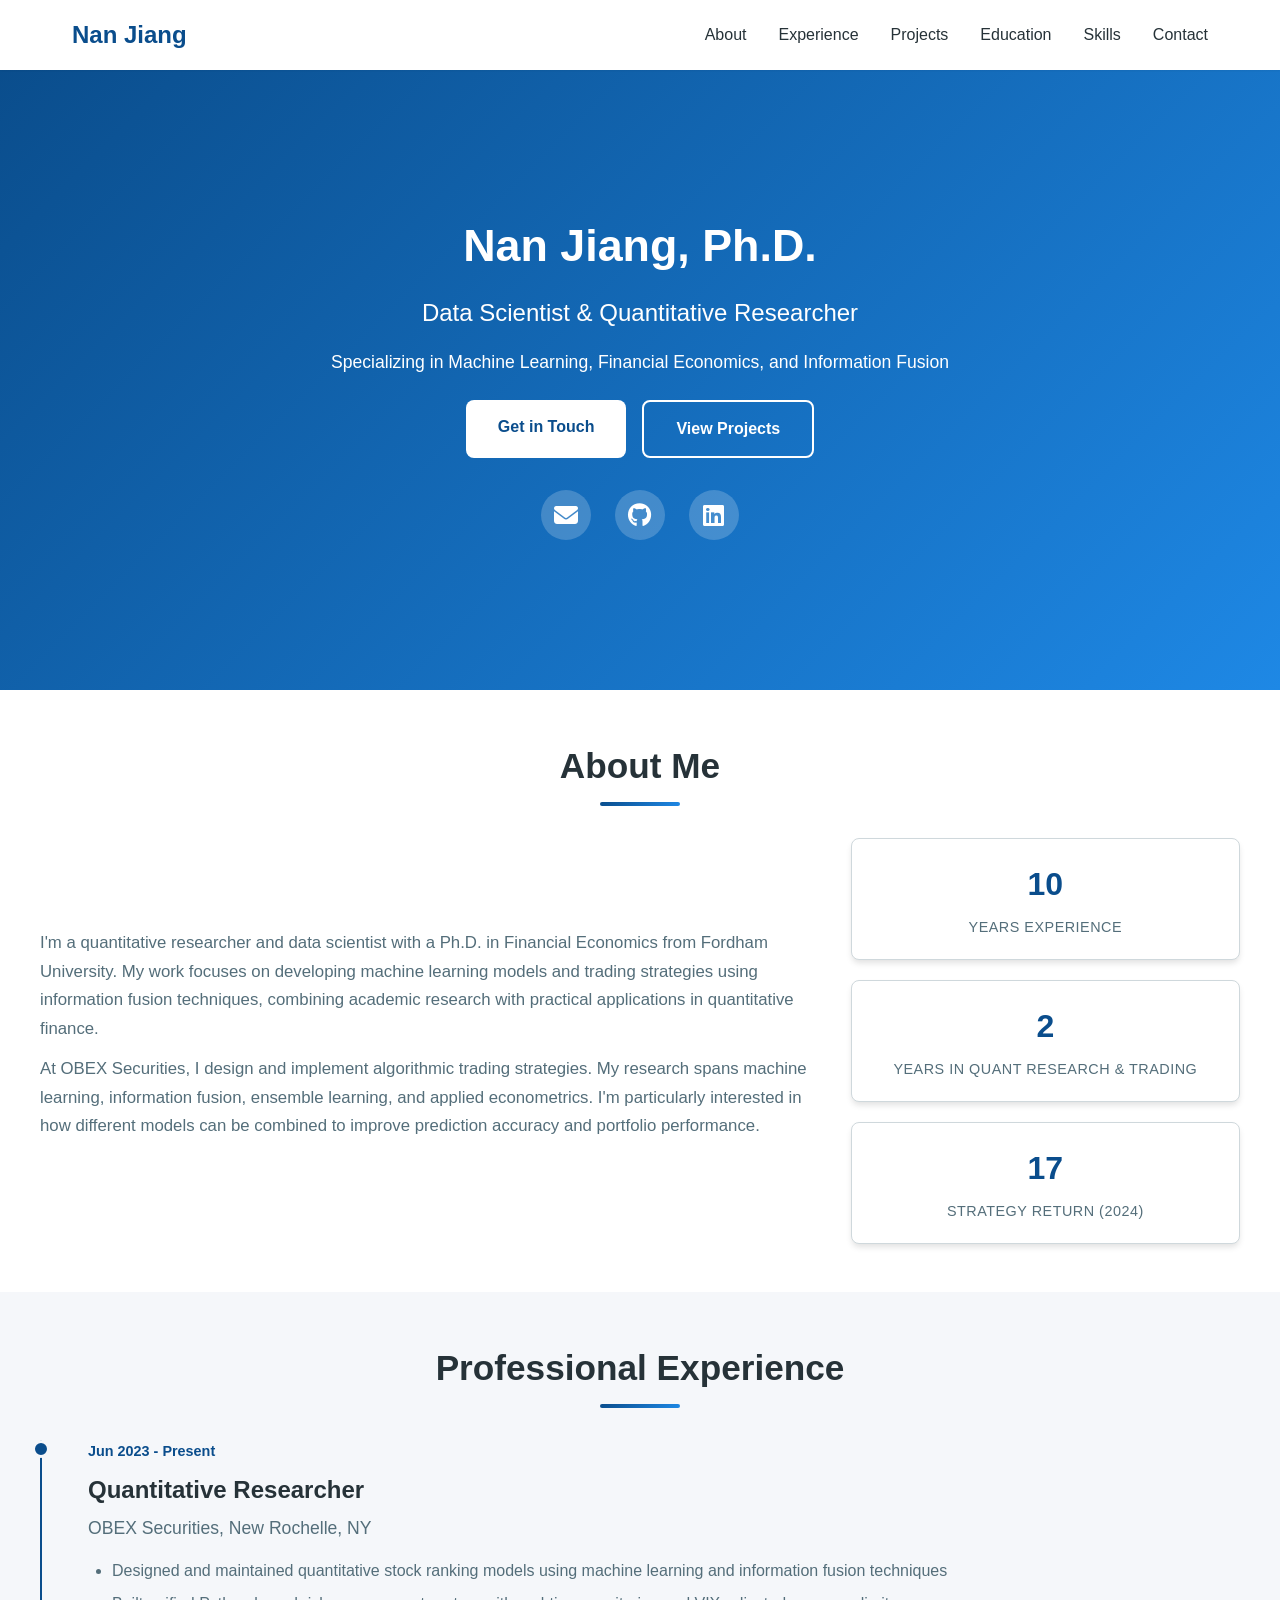
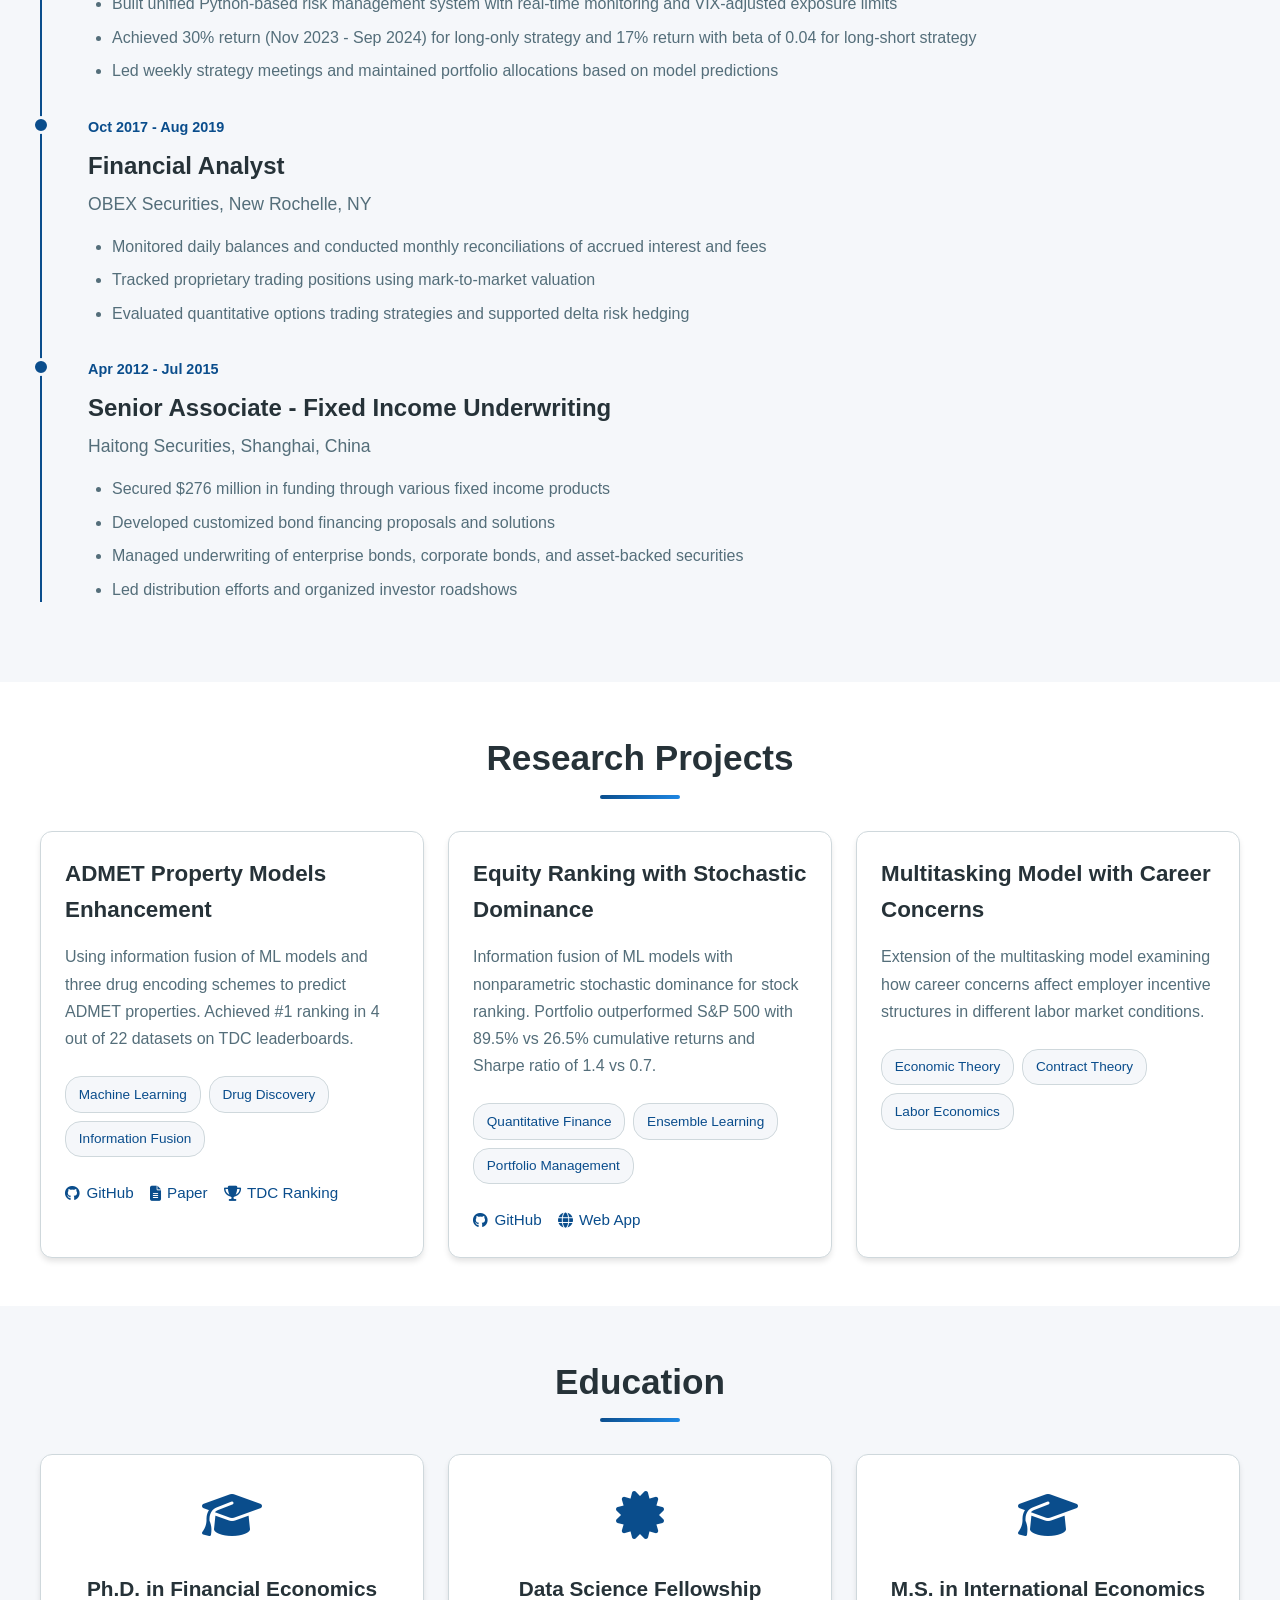
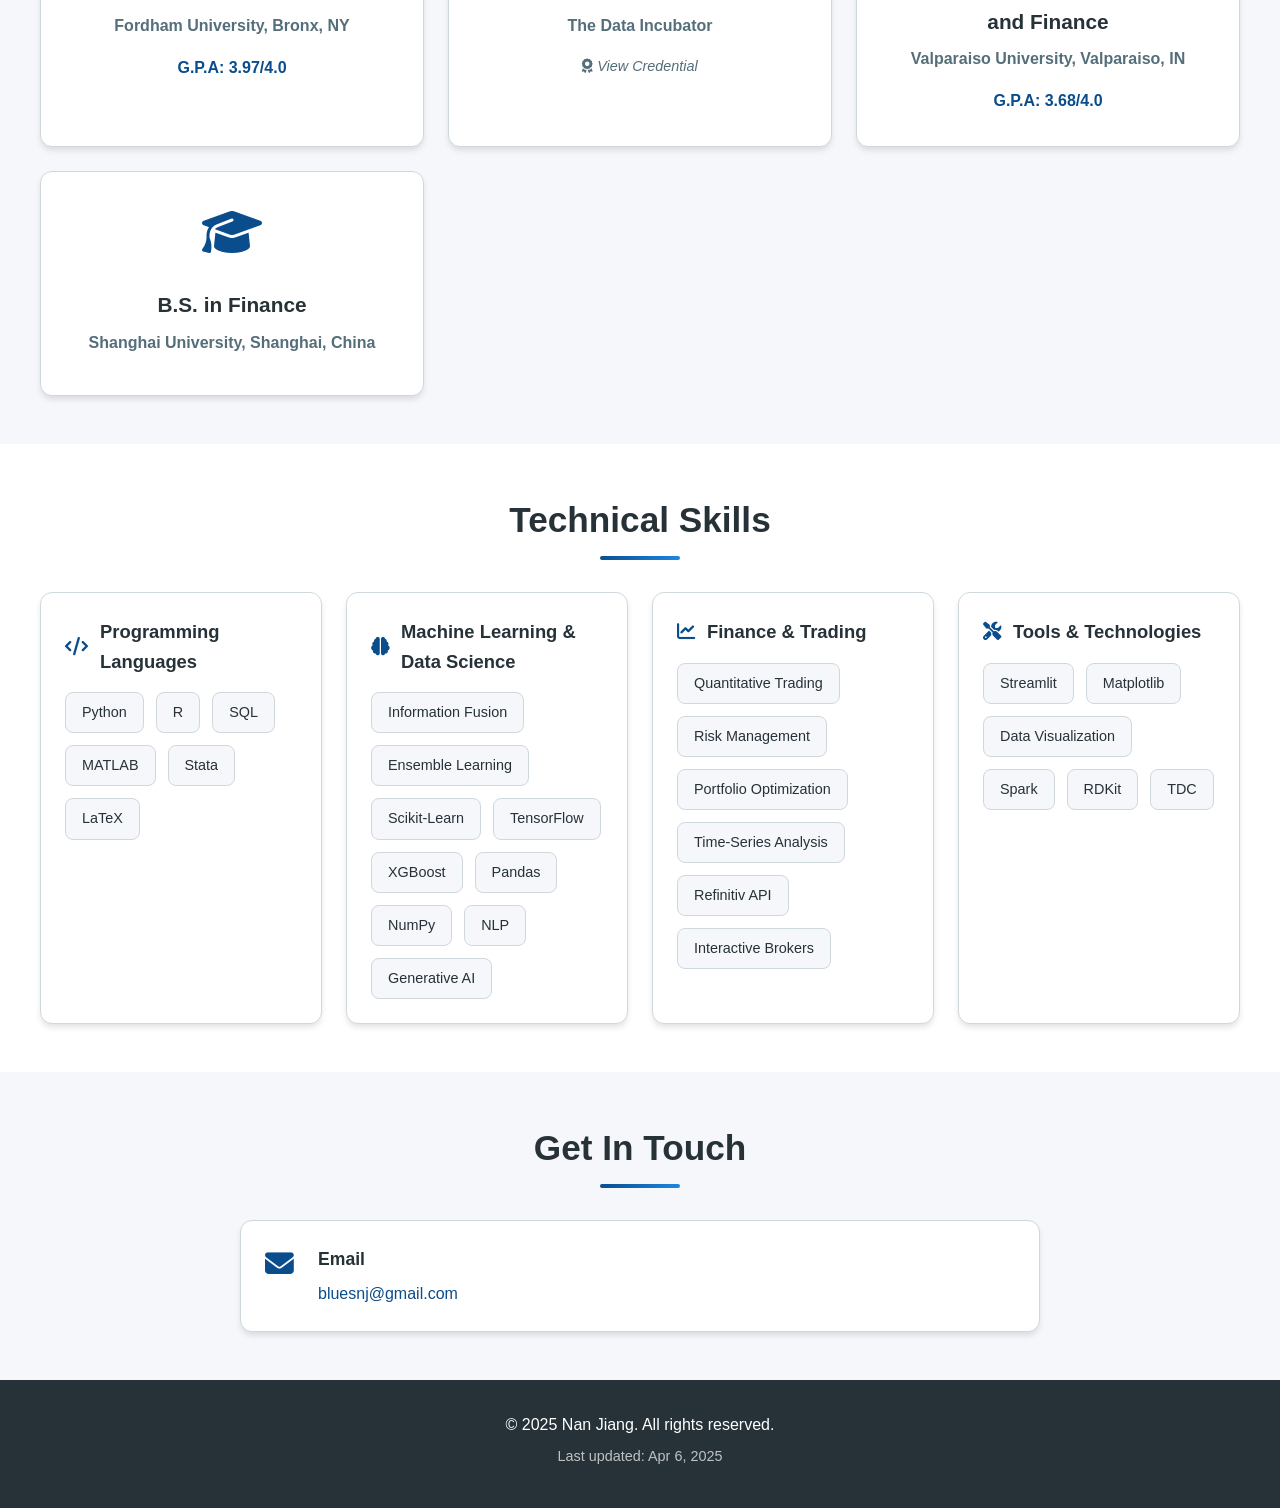
==== commit 8aa39a83: "Update web app link for Equity Ranking project" ====
--- a/index.html
+++ b/index.html
@@ -166,7 +166,7 @@
                     </div>
                     <div class="project-links">
                         <a href="https://github.com/nathan-jiang?tab=repositories" target="_blank" class="project-link"><i class="fab fa-github"></i> GitHub</a>
-                        <a href="https://github.com/nathan-jiang?tab=repositories" target="_blank" class="project-link"><i class="fas fa-globe"></i> Web App</a>
+                        <a href="https://stock-ranking.onrender.com/" target="_blank" class="project-link"><i class="fas fa-globe"></i> Web App</a>
                     </div>
                 </div>
 
--- a/css/style.css
+++ b/css/style.css
@@ -108,7 +108,7 @@
 
 /* ===== Hero Section ===== */
 .hero {
-    min-height: 100vh;
+    min-height: 70vh;
     display: flex;
     align-items: center;
     justify-content: center;
@@ -124,22 +124,22 @@
 }
 
 .hero-title {
-    font-size: 3.5rem;
+    font-size: 2.8rem;
     font-weight: 800;
+    margin-bottom: 0.75rem;
+    animation: fadeInUp 0.8s ease;
+}
+
+.hero-subtitle {
+    font-size: 1.5rem;
+    font-weight: 300;
     margin-bottom: 1rem;
-    animation: fadeInUp 0.8s ease;
-}
-
-.hero-subtitle {
-    font-size: 1.8rem;
-    font-weight: 300;
+    animation: fadeInUp 0.8s ease 0.2s both;
+}
+
+.hero-description {
+    font-size: 1.1rem;
     margin-bottom: 1.5rem;
-    animation: fadeInUp 0.8s ease 0.2s both;
-}
-
-.hero-description {
-    font-size: 1.2rem;
-    margin-bottom: 2rem;
     opacity: 0.9;
     animation: fadeInUp 0.8s ease 0.4s both;
 }
@@ -210,7 +210,7 @@
 
 /* ===== Sections ===== */
 .section {
-    padding: 5rem 2rem;
+    padding: 3rem 2rem;
 }
 
 .bg-light {
@@ -223,13 +223,13 @@
 }
 
 .section-title {
-    font-size: 2.5rem;
+    font-size: 2.2rem;
     font-weight: 700;
     text-align: center;
-    margin-bottom: 3rem;
+    margin-bottom: 2rem;
     color: var(--text-dark);
     position: relative;
-    padding-bottom: 1rem;
+    padding-bottom: 0.75rem;
 }
 
 .section-title::after {
@@ -248,26 +248,26 @@
 .about-content {
     display: grid;
     grid-template-columns: 2fr 1fr;
-    gap: 3rem;
+    gap: 2rem;
     align-items: center;
 }
 
 .about-text p {
-    font-size: 1.1rem;
-    line-height: 1.8;
+    font-size: 1.05rem;
+    line-height: 1.7;
     color: var(--text-light);
-    margin-bottom: 1rem;
+    margin-bottom: 0.75rem;
 }
 
 .about-stats {
     display: flex;
     flex-direction: column;
-    gap: 2rem;
+    gap: 1.25rem;
 }
 
 .stat {
     text-align: center;
-    padding: 1.5rem;
+    padding: 1.25rem;
     background-color: var(--bg-white);
     border-radius: 0.5rem;
     box-shadow: var(--shadow-md);
@@ -282,10 +282,10 @@
 }
 
 .stat h3 {
-    font-size: 2.5rem;
+    font-size: 2rem;
     font-weight: 700;
     color: var(--primary-color);
-    margin-bottom: 0.5rem;
+    margin-bottom: 0.35rem;
 }
 
 .stat p {
@@ -313,7 +313,7 @@
 
 .timeline-item {
     position: relative;
-    margin-bottom: 3rem;
+    margin-bottom: 2rem;
 }
 
 .timeline-item::before {
@@ -363,13 +363,13 @@
 .projects-grid {
     display: grid;
     grid-template-columns: repeat(auto-fit, minmax(320px, 1fr));
-    gap: 2rem;
+    gap: 1.5rem;
 }
 
 .project-card {
     background-color: var(--bg-white);
     border-radius: 0.75rem;
-    padding: 2rem;
+    padding: 1.5rem;
     box-shadow: var(--shadow-md);
     transition: var(--transition);
     border: 1px solid var(--border-color);
@@ -460,12 +460,12 @@
 .education-grid {
     display: grid;
     grid-template-columns: repeat(auto-fit, minmax(300px, 1fr));
-    gap: 2rem;
+    gap: 1.5rem;
 }
 
 .education-card {
     background-color: var(--bg-white);
-    padding: 2rem;
+    padding: 1.5rem;
     border-radius: 0.75rem;
     box-shadow: var(--shadow-md);
     text-align: center;
@@ -519,12 +519,12 @@
 .skills-grid {
     display: grid;
     grid-template-columns: repeat(auto-fit, minmax(280px, 1fr));
-    gap: 2rem;
+    gap: 1.5rem;
 }
 
 .skill-category {
     background-color: var(--bg-white);
-    padding: 2rem;
+    padding: 1.5rem;
     border-radius: 0.75rem;
     box-shadow: var(--shadow-md);
     border: 1px solid var(--border-color);
@@ -537,8 +537,8 @@
 }
 
 .skill-category h3 {
-    font-size: 1.2rem;
-    margin-bottom: 1.5rem;
+    font-size: 1.15rem;
+    margin-bottom: 1rem;
     color: var(--text-dark);
     display: flex;
     align-items: center;
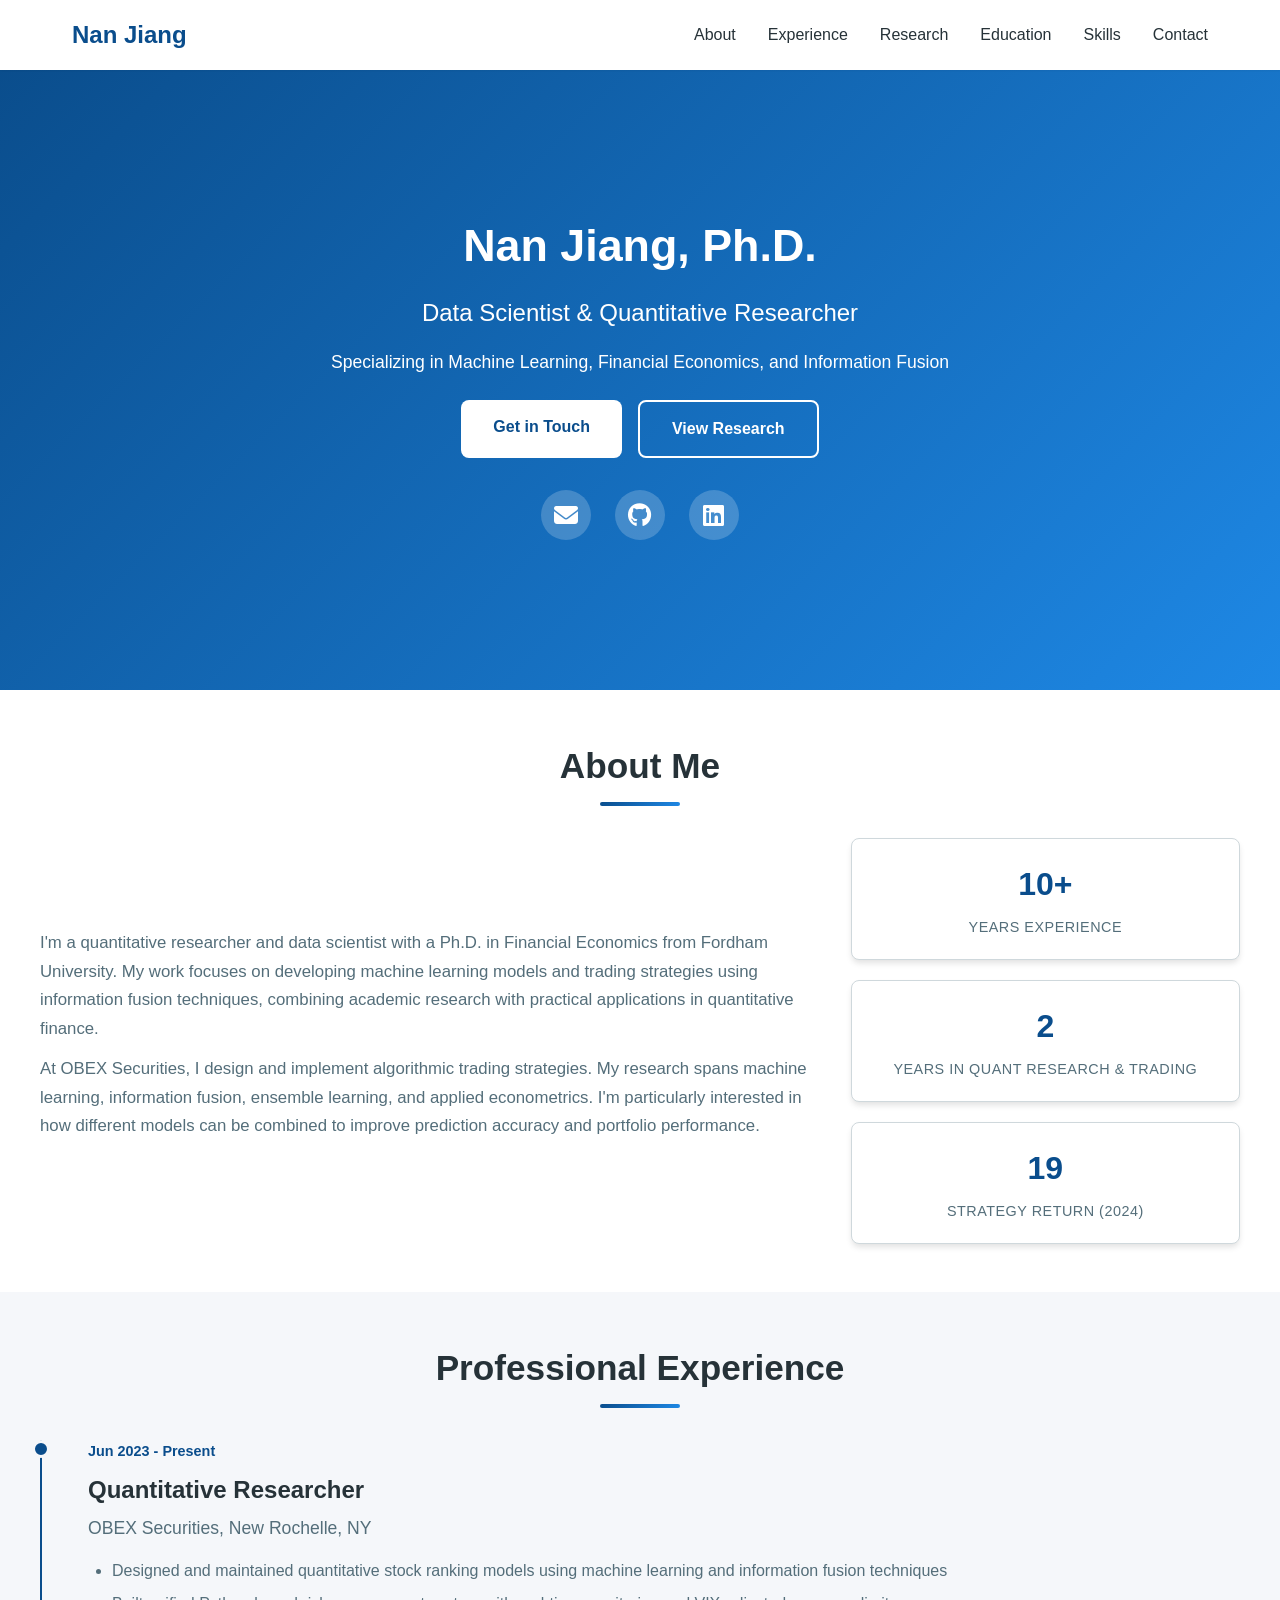
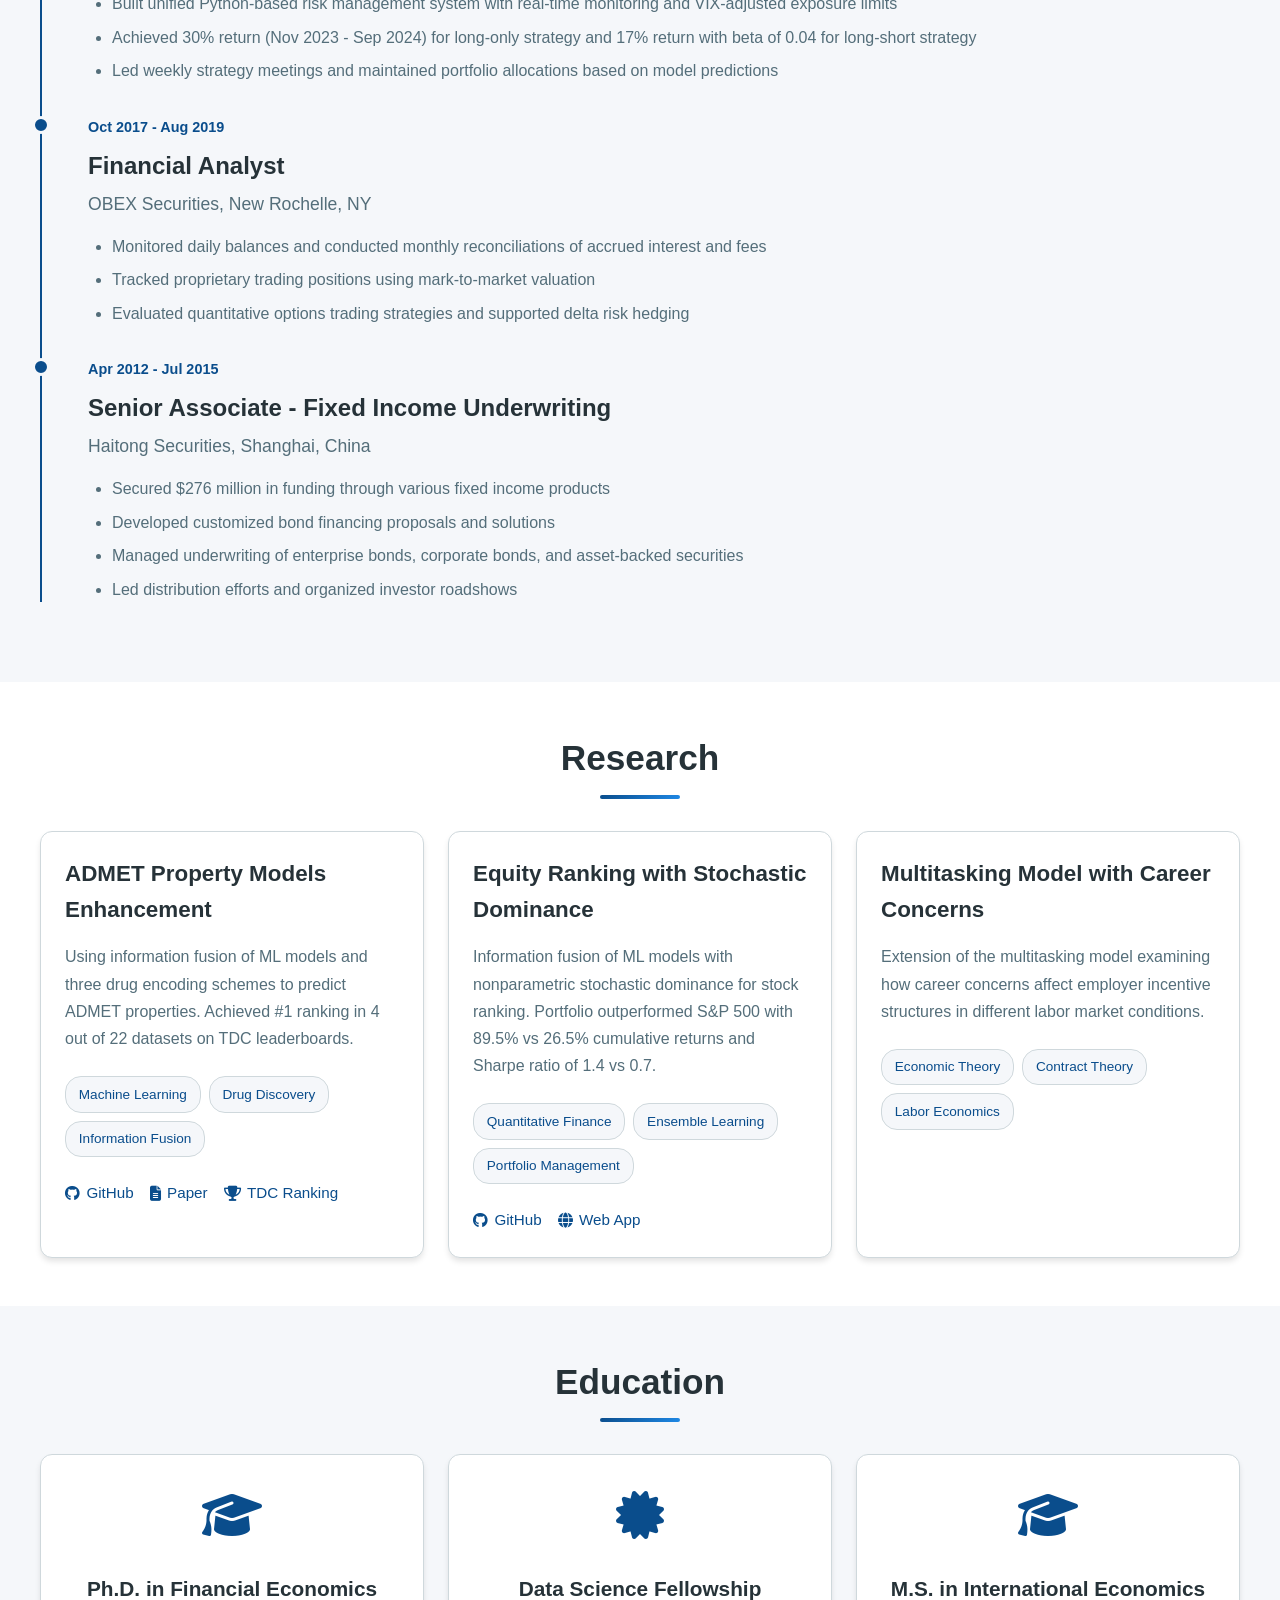
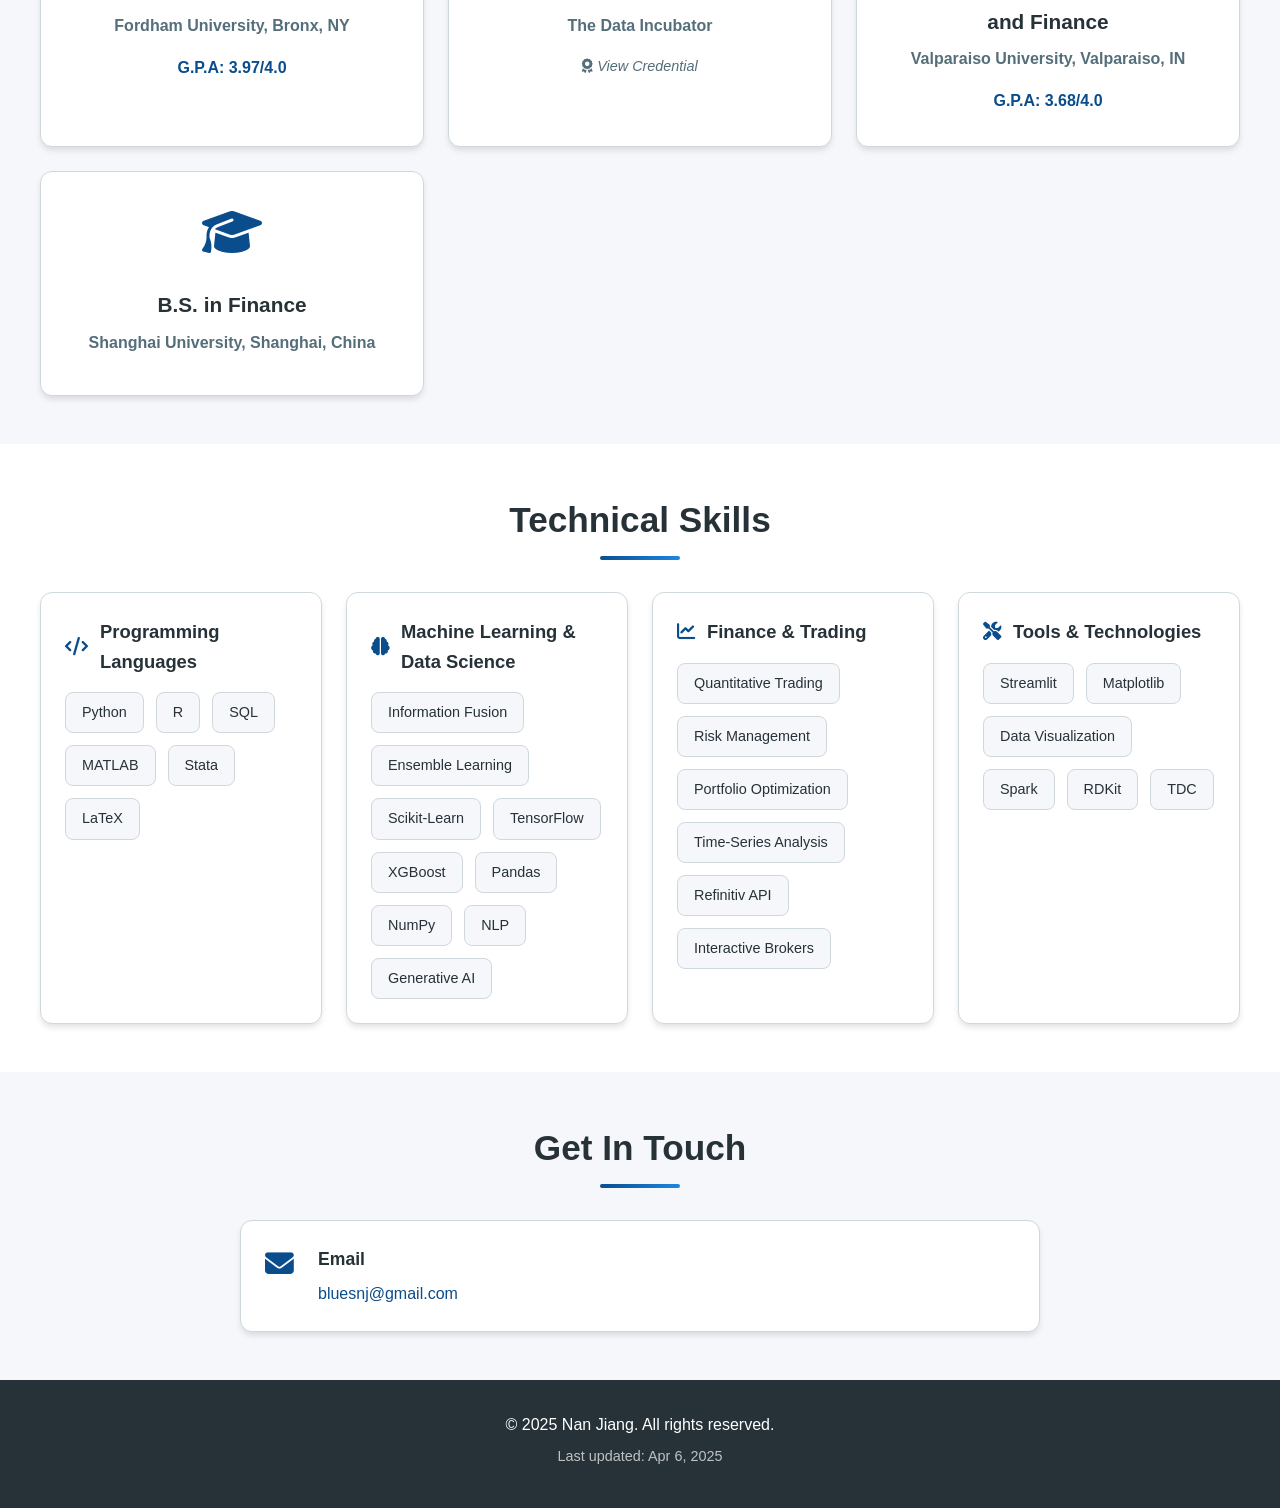
==== commit 0a937af7: "Replace Projects with Research throughout the site" ====
--- a/index.html
+++ b/index.html
@@ -18,7 +18,7 @@
             <ul class="nav-menu">
                 <li><a href="#about">About</a></li>
                 <li><a href="#experience">Experience</a></li>
-                <li><a href="#projects">Projects</a></li>
+                <li><a href="#projects">Research</a></li>
                 <li><a href="#education">Education</a></li>
                 <li><a href="#skills">Skills</a></li>
                 <li><a href="#contact">Contact</a></li>
@@ -36,7 +36,7 @@
             </p>
             <div class="hero-buttons">
                 <a href="#contact" class="btn btn-primary">Get in Touch</a>
-                <a href="#projects" class="btn btn-secondary">View Projects</a>
+                <a href="#projects" class="btn btn-secondary">View Research</a>
             </div>
             <div class="social-links">
                 <a href="mailto:bluesnj@gmail.com" aria-label="Email"><i class="fas fa-envelope"></i></a>
@@ -133,7 +133,7 @@
     <!-- Projects Section -->
     <section id="projects" class="section">
         <div class="container">
-            <h2 class="section-title">Research Projects</h2>
+            <h2 class="section-title">Research</h2>
             <div class="projects-grid">
                 <div class="project-card">
                     <h3>ADMET Property Models Enhancement</h3>
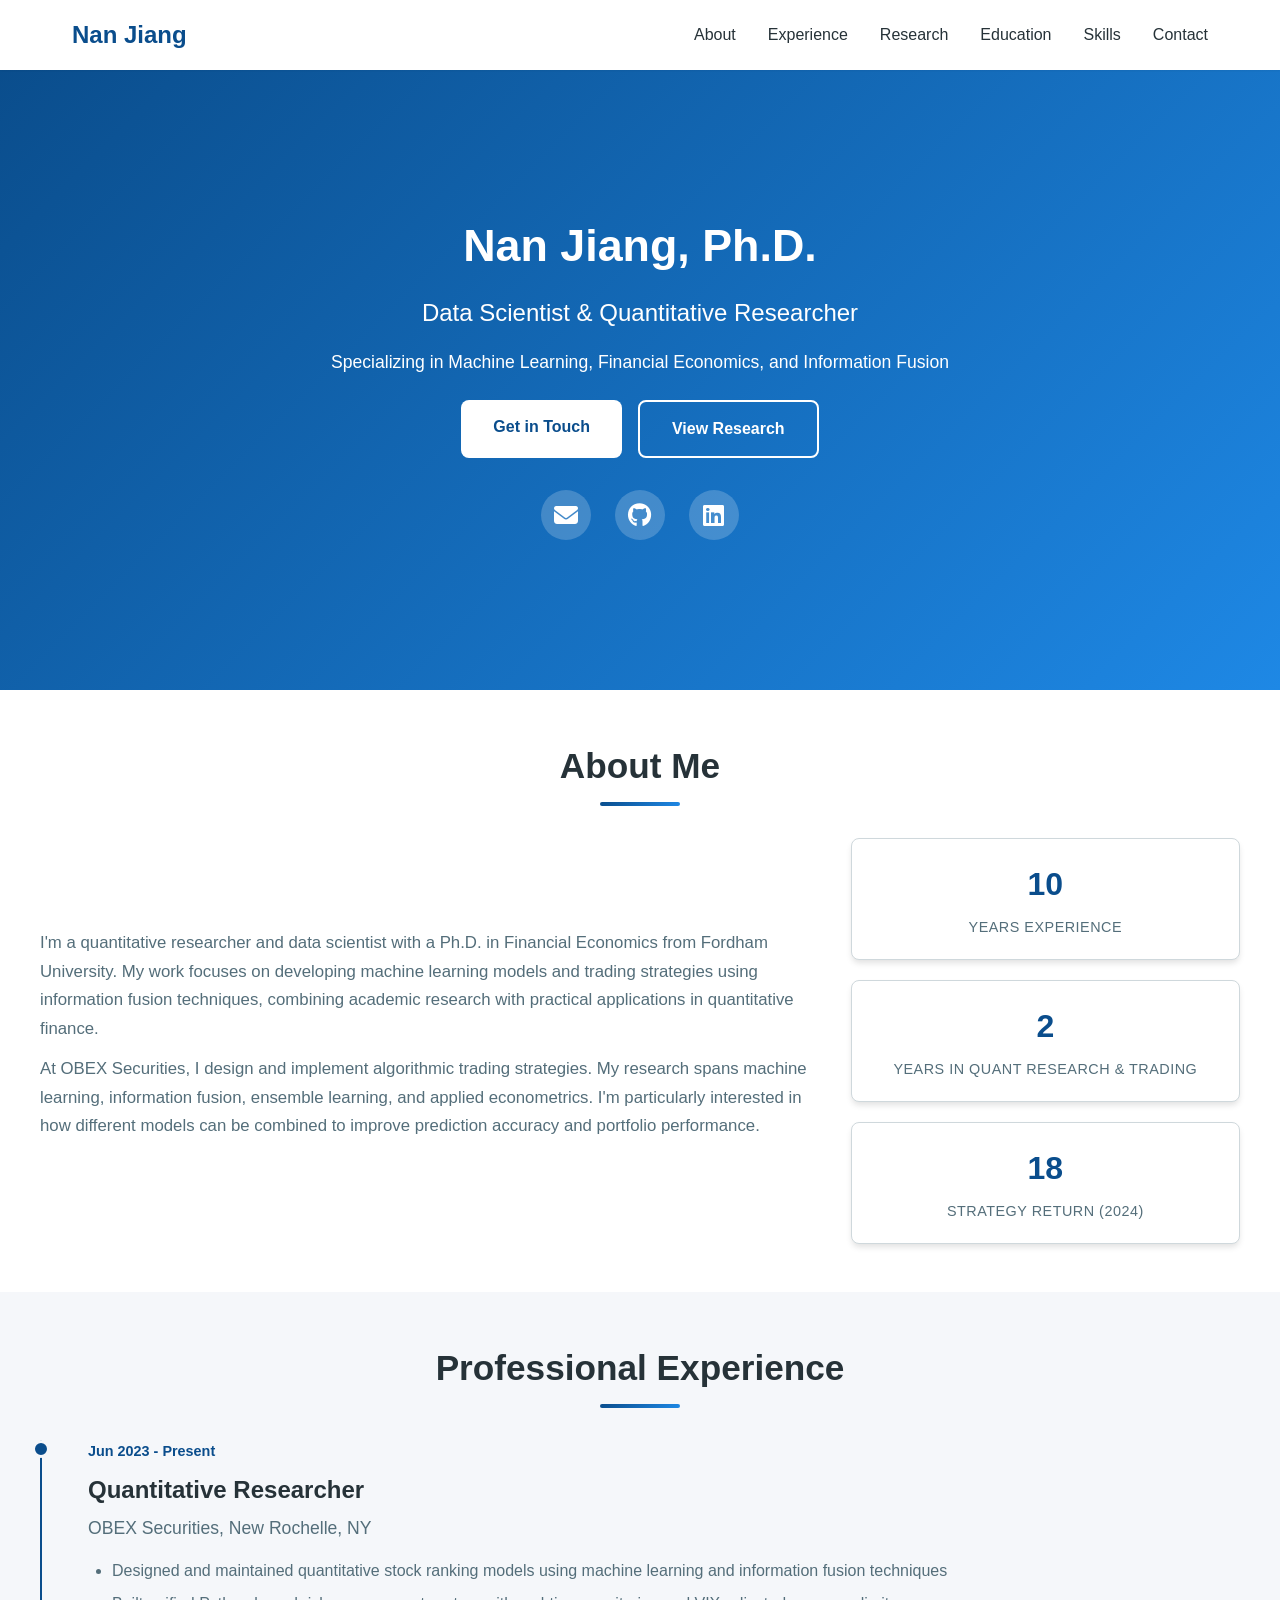
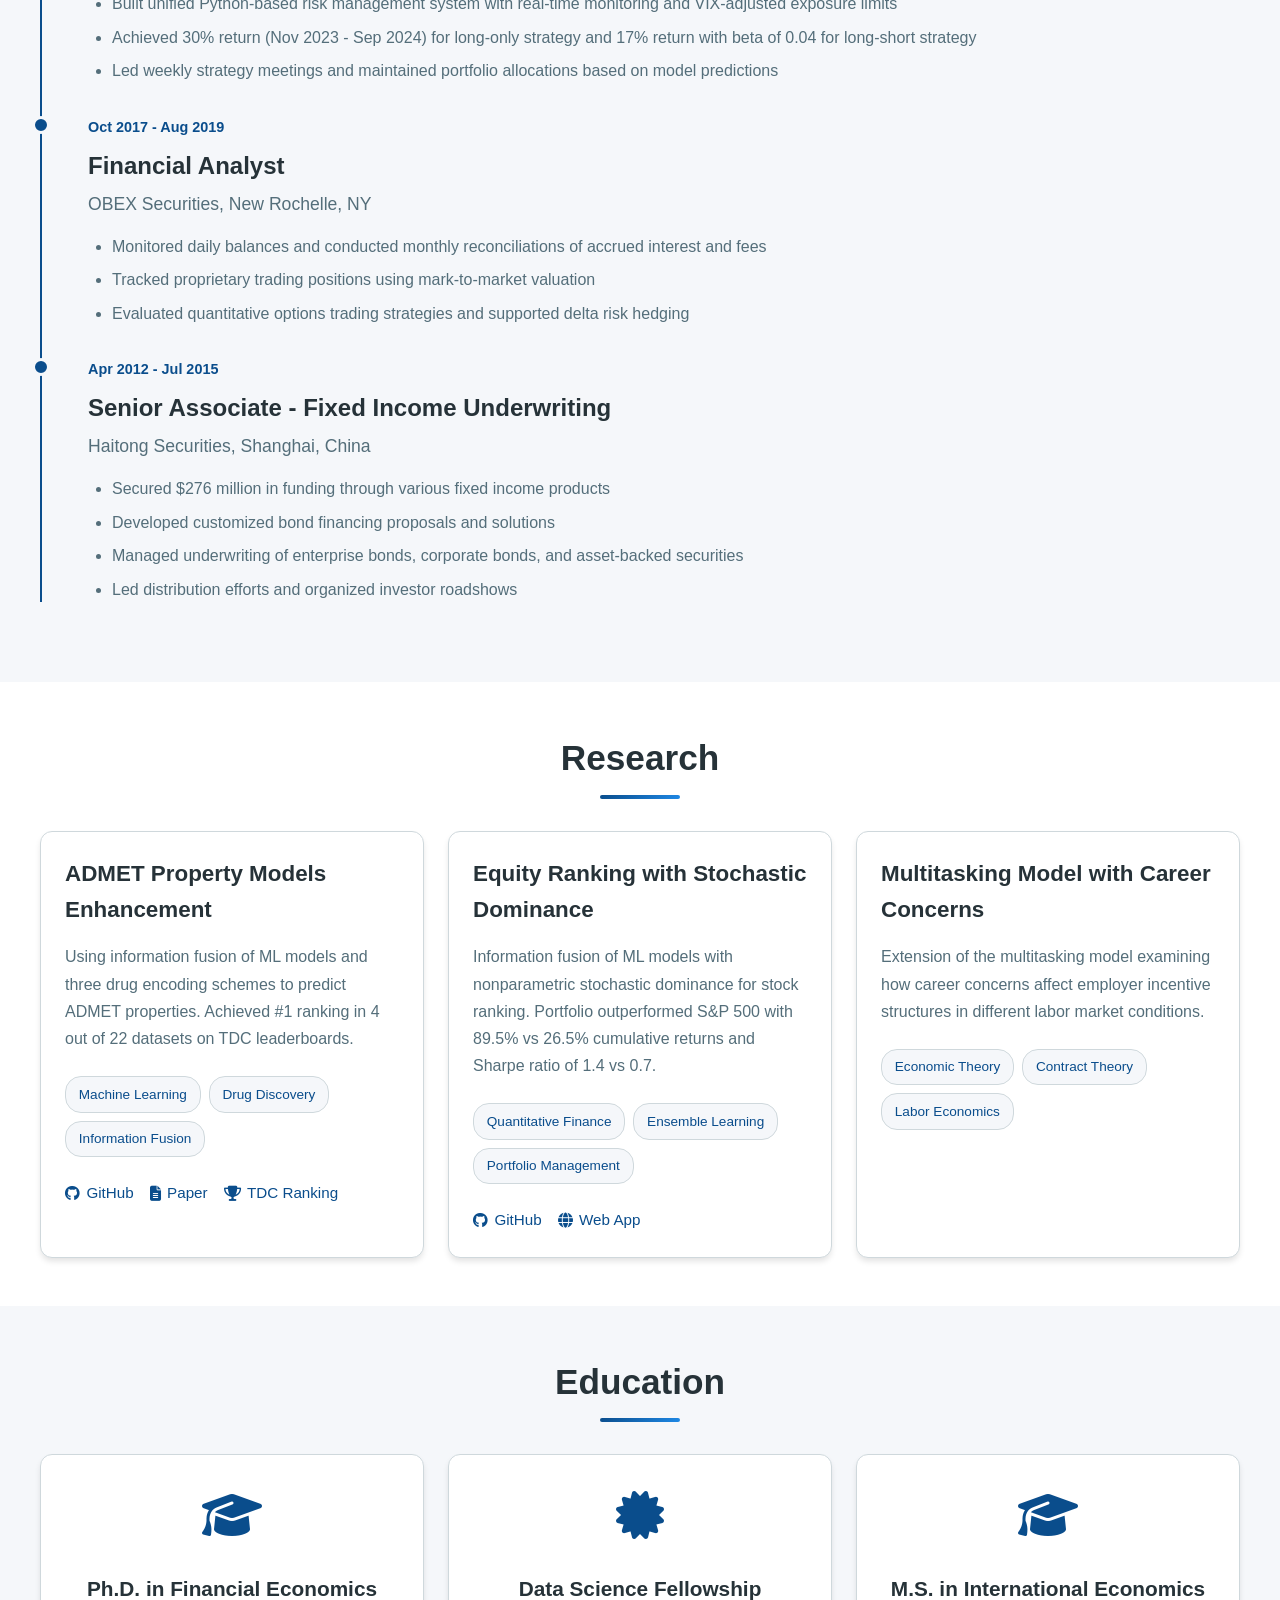
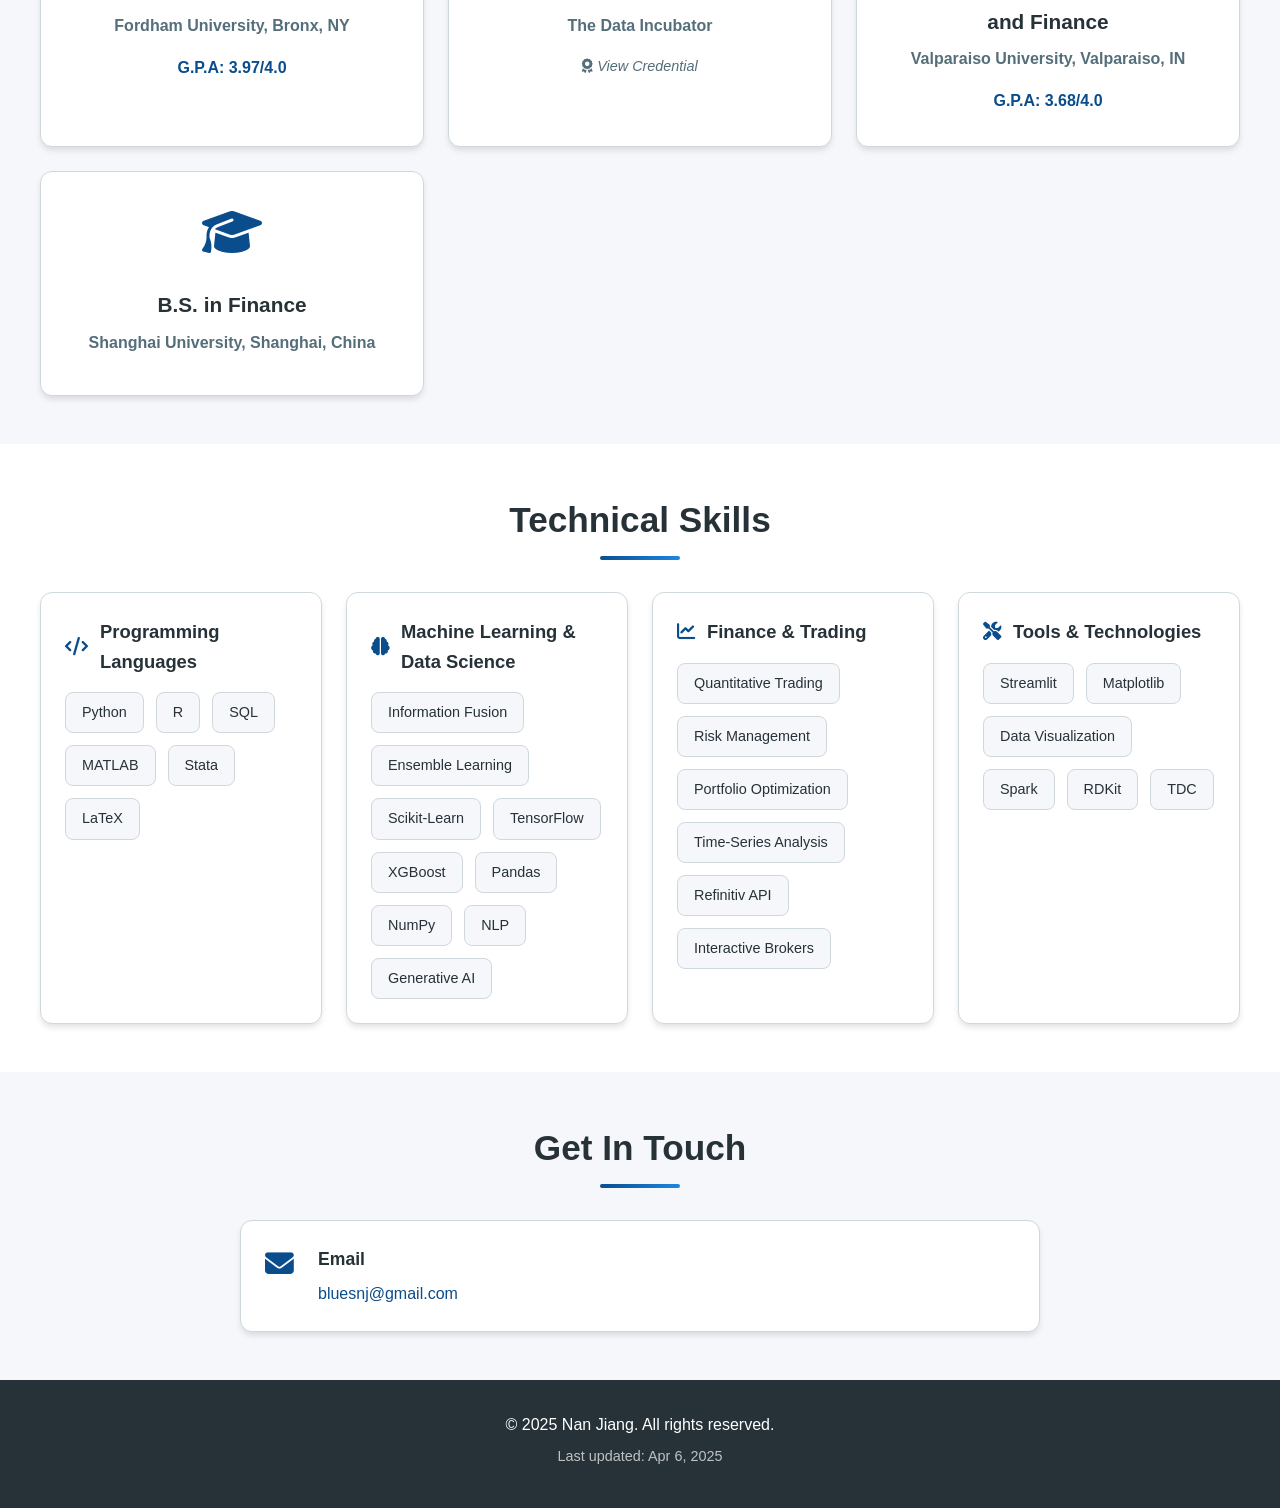
==== commit 9c657995: "Enhance mobile and tablet compatibility for iPhone and iPad" ====
--- a/index.html
+++ b/index.html
@@ -2,10 +2,16 @@
 <html lang="en">
 <head>
     <meta charset="UTF-8">
-    <meta name="viewport" content="width=device-width, initial-scale=1.0">
+    <meta name="viewport" content="width=device-width, initial-scale=1.0, maximum-scale=5.0, user-scalable=yes">
     <meta name="description" content="Nan Jiang - Data Scientist & Quantitative Researcher specializing in Machine Learning, Financial Economics, and Information Fusion">
     <meta name="keywords" content="Data Science, Machine Learning, Quantitative Research, Financial Economics, Python, Information Fusion">
     <meta name="author" content="Nan Jiang">
+
+    <!-- iOS Meta Tags -->
+    <meta name="apple-mobile-web-app-capable" content="yes">
+    <meta name="apple-mobile-web-app-status-bar-style" content="default">
+    <meta name="apple-mobile-web-app-title" content="Nan Jiang">
+
     <title>Nan Jiang | Data Scientist & Quantitative Researcher</title>
     <link rel="stylesheet" href="css/style.css">
     <link rel="stylesheet" href="https://cdnjs.cloudflare.com/ajax/libs/font-awesome/6.4.0/css/all.min.css">
--- a/css/style.css
+++ b/css/style.css
@@ -659,53 +659,191 @@
     }
 }
 
+/* ===== Mobile Menu ===== */
+.mobile-menu-btn {
+    display: none;
+    background: none;
+    border: none;
+    font-size: 1.5rem;
+    color: var(--primary-color);
+    cursor: pointer;
+    padding: 0.5rem;
+    min-width: 44px;
+    min-height: 44px;
+}
+
 /* ===== Responsive Design ===== */
+
+/* iPad Pro and large tablets */
+@media (max-width: 1024px) {
+    .about-content {
+        gap: 1.5rem;
+    }
+
+    .stat h3 {
+        font-size: 1.8rem;
+    }
+}
+
+/* iPad and tablets */
 @media (max-width: 768px) {
+    .mobile-menu-btn {
+        display: flex;
+        align-items: center;
+        justify-content: center;
+    }
+
     .nav-menu {
+        position: absolute;
+        top: 100%;
+        left: 0;
+        right: 0;
+        background-color: var(--bg-white);
         flex-direction: column;
-        gap: 1rem;
+        gap: 0;
+        padding: 1rem 0;
+        box-shadow: var(--shadow-md);
+        display: none;
+    }
+
+    .nav-menu.active {
+        display: flex;
+    }
+
+    .nav-menu a {
+        padding: 1rem 2rem;
+        width: 100%;
+        min-height: 48px;
+        display: flex;
+        align-items: center;
+    }
+
+    .hero {
+        min-height: 60vh;
+        padding: 1.5rem;
     }
 
     .hero-title {
-        font-size: 2.5rem;
+        font-size: 2.2rem;
     }
 
     .hero-subtitle {
-        font-size: 1.4rem;
+        font-size: 1.3rem;
+    }
+
+    .hero-description {
+        font-size: 1rem;
     }
 
     .about-content {
         grid-template-columns: 1fr;
+        gap: 2rem;
     }
 
     .timeline {
-        padding-left: 2rem;
+        padding-left: 1.5rem;
     }
 
     .timeline-item::before {
-        left: -2.5rem;
+        left: -2rem;
     }
 
     .section {
-        padding: 3rem 1rem;
+        padding: 2.5rem 1.5rem;
+    }
+
+    .section-title {
+        font-size: 1.9rem;
     }
 
     .hero-buttons {
         flex-direction: column;
-        align-items: center;
-    }
-}
-
+        width: 100%;
+        max-width: 300px;
+    }
+
+    .btn {
+        width: 100%;
+        text-align: center;
+    }
+
+    .social-links a {
+        width: 44px;
+        height: 44px;
+    }
+
+    .projects-grid,
+    .education-grid,
+    .skills-grid {
+        grid-template-columns: 1fr;
+        gap: 1.25rem;
+    }
+}
+
+/* iPhone and small mobile */
 @media (max-width: 480px) {
+    #navbar {
+        padding: 0.75rem 0;
+    }
+
+    .nav-container {
+        padding: 0 1rem;
+    }
+
+    .nav-brand {
+        font-size: 1.3rem;
+    }
+
+    .hero {
+        margin-top: 56px;
+        padding: 1rem;
+    }
+
     .hero-title {
-        font-size: 2rem;
+        font-size: 1.8rem;
     }
 
     .hero-subtitle {
-        font-size: 1.2rem;
+        font-size: 1.1rem;
+    }
+
+    .hero-description {
+        font-size: 0.95rem;
+    }
+
+    .section {
+        padding: 2rem 1rem;
     }
 
     .section-title {
-        font-size: 2rem;
-    }
-}
+        font-size: 1.7rem;
+    }
+
+    .about-text p {
+        font-size: 1rem;
+    }
+
+    .stat h3 {
+        font-size: 1.6rem;
+    }
+
+    .stat p {
+        font-size: 0.85rem;
+    }
+
+    .project-card,
+    .education-card,
+    .skill-category {
+        padding: 1.25rem;
+    }
+
+    .timeline {
+        padding-left: 1rem;
+    }
+
+    .timeline-item::before {
+        left: -1.5rem;
+        width: 10px;
+        height: 10px;
+    }
+}
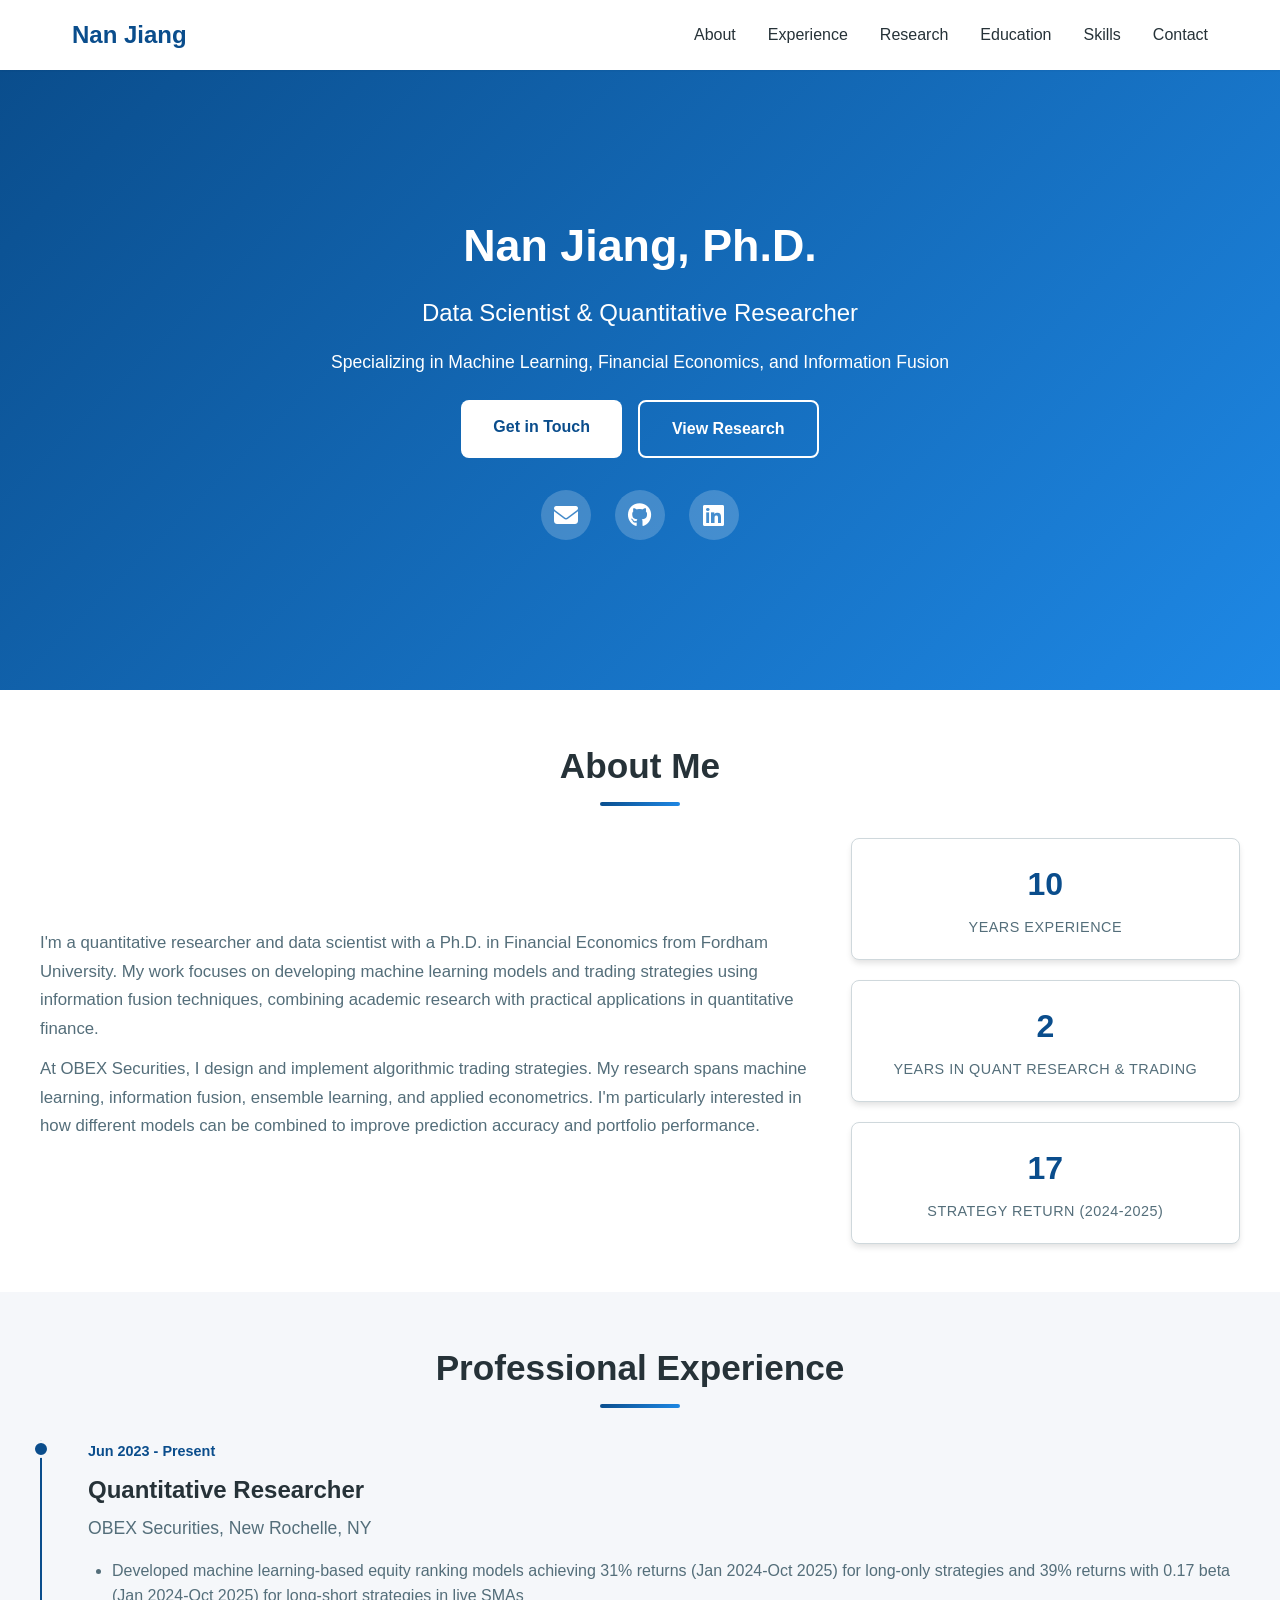
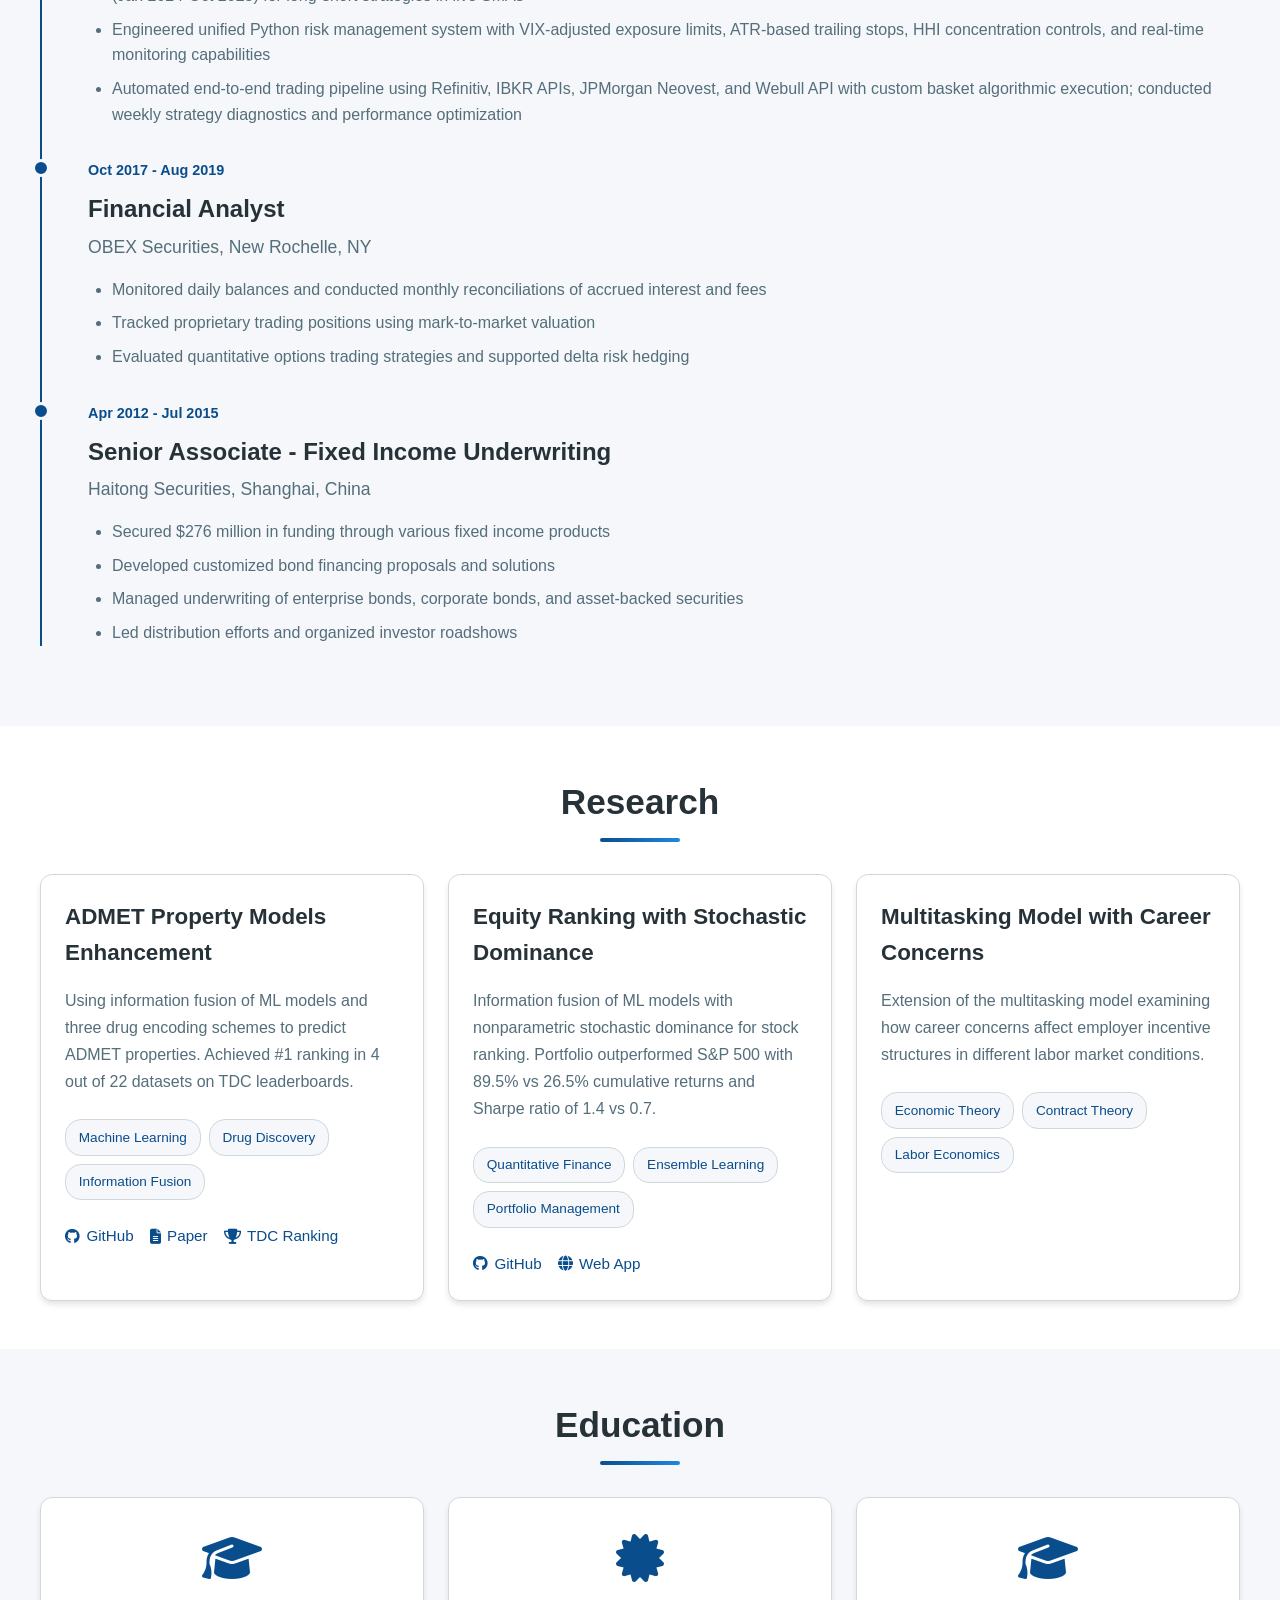
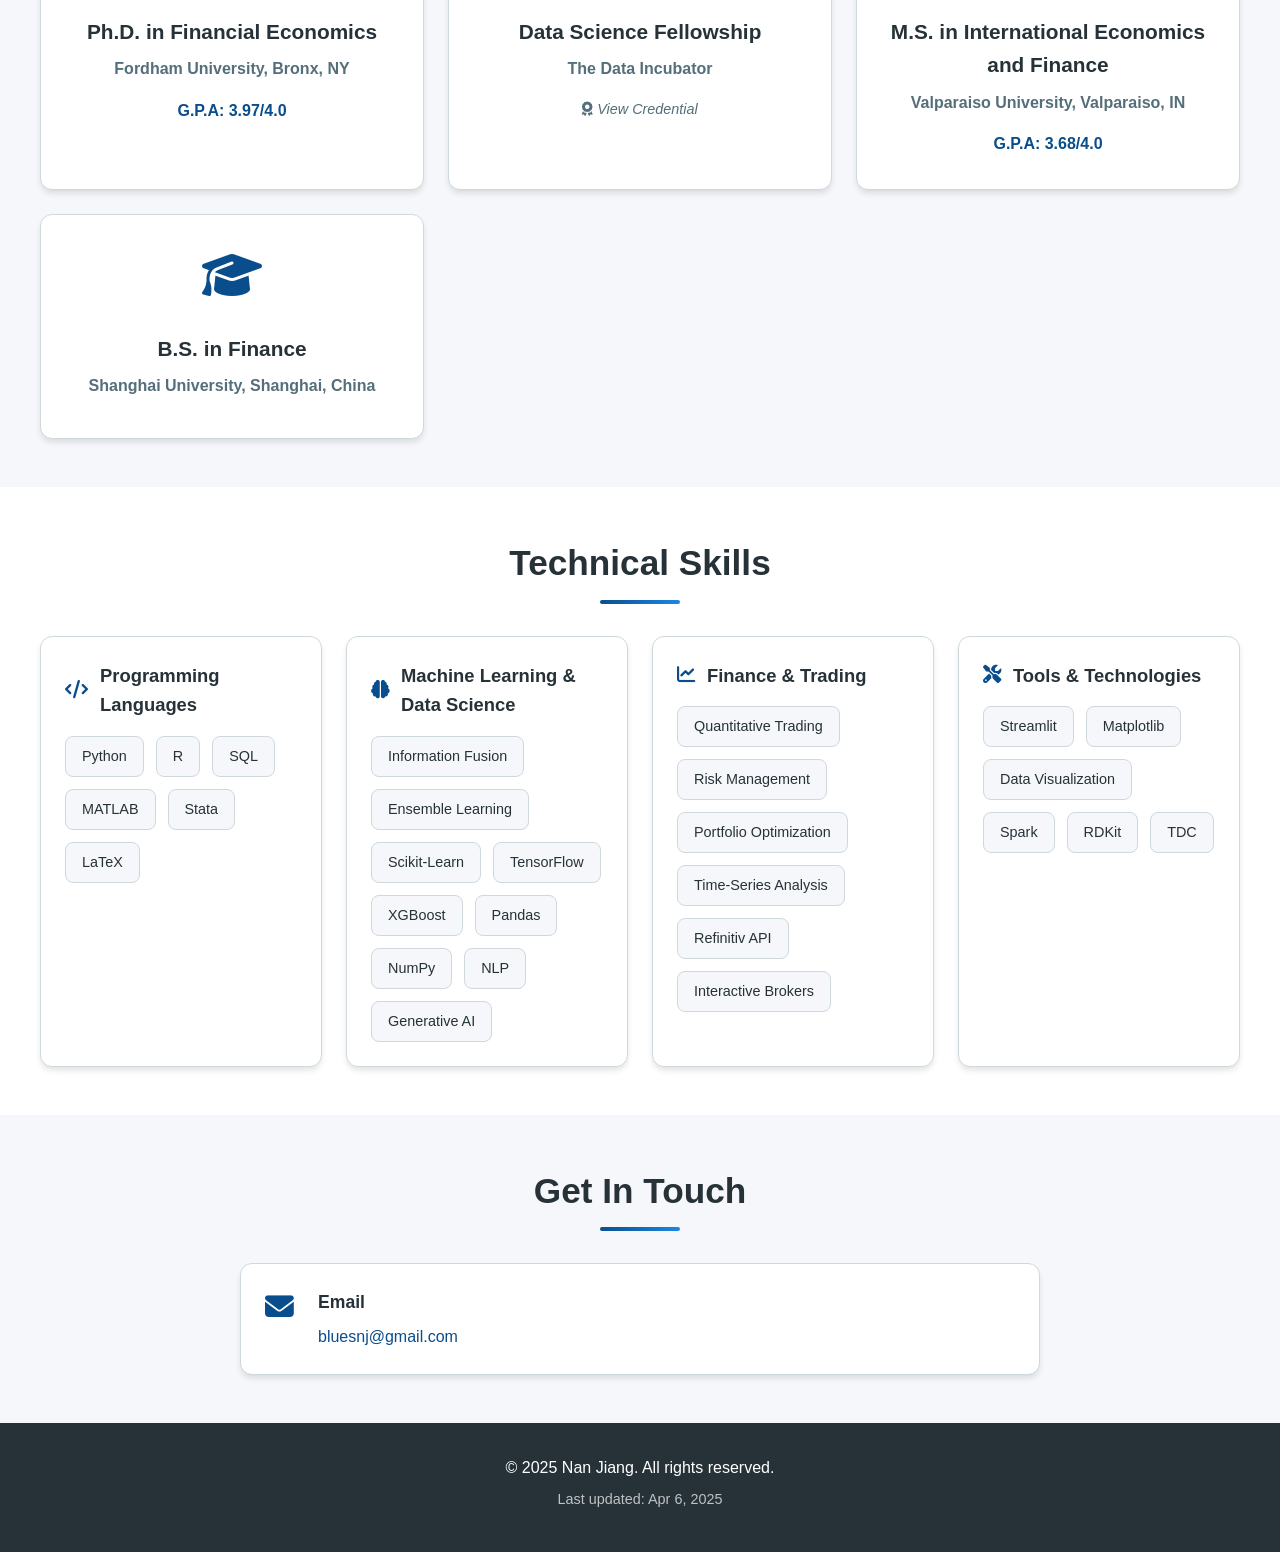
==== commit 7d39127a: "Update Quantitative Researcher description with detailed achievements" ====
--- a/index.html
+++ b/index.html
@@ -79,8 +79,8 @@
                         <p>Years in Quant Research & Trading</p>
                     </div>
                     <div class="stat">
-                        <h3>30%</h3>
-                        <p>Strategy Return (2024)</p>
+                        <h3>31%</h3>
+                        <p>Strategy Return (2024-2025)</p>
                     </div>
                 </div>
             </div>
@@ -98,10 +98,9 @@
                         <h3>Quantitative Researcher</h3>
                         <h4>OBEX Securities, New Rochelle, NY</h4>
                         <ul>
-                            <li>Designed and maintained quantitative stock ranking models using machine learning and information fusion techniques</li>
-                            <li>Built unified Python-based risk management system with real-time monitoring and VIX-adjusted exposure limits</li>
-                            <li>Achieved 30% return (Nov 2023 - Sep 2024) for long-only strategy and 17% return with beta of 0.04 for long-short strategy</li>
-                            <li>Led weekly strategy meetings and maintained portfolio allocations based on model predictions</li>
+                            <li>Developed machine learning-based equity ranking models achieving 31% returns (Jan 2024-Oct 2025) for long-only strategies and 39% returns with 0.17 beta (Jan 2024-Oct 2025) for long-short strategies in live SMAs</li>
+                            <li>Engineered unified Python risk management system with VIX-adjusted exposure limits, ATR-based trailing stops, HHI concentration controls, and real-time monitoring capabilities</li>
+                            <li>Automated end-to-end trading pipeline using Refinitiv, IBKR APIs, JPMorgan Neovest, and Webull API with custom basket algorithmic execution; conducted weekly strategy diagnostics and performance optimization</li>
                         </ul>
                     </div>
                 </div>
--- a/css/style.css
+++ b/css/style.css
@@ -704,6 +704,7 @@
         padding: 1rem 0;
         box-shadow: var(--shadow-md);
         display: none;
+        z-index: 999;
     }
 
     .nav-menu.active {
@@ -721,6 +722,12 @@
     .hero {
         min-height: 60vh;
         padding: 1.5rem;
+        margin-top: 64px;
+    }
+
+    /* Prevent content from hiding under navbar when using anchor links */
+    section[id] {
+        scroll-margin-top: 80px;
     }
 
     .hero-title {
@@ -795,8 +802,17 @@
     }
 
     .hero {
-        margin-top: 56px;
+        margin-top: 70px;
         padding: 1rem;
+    }
+
+    body {
+        padding-top: 0;
+    }
+
+    /* Prevent content from hiding under navbar when using anchor links */
+    section[id] {
+        scroll-margin-top: 85px;
     }
 
     .hero-title {
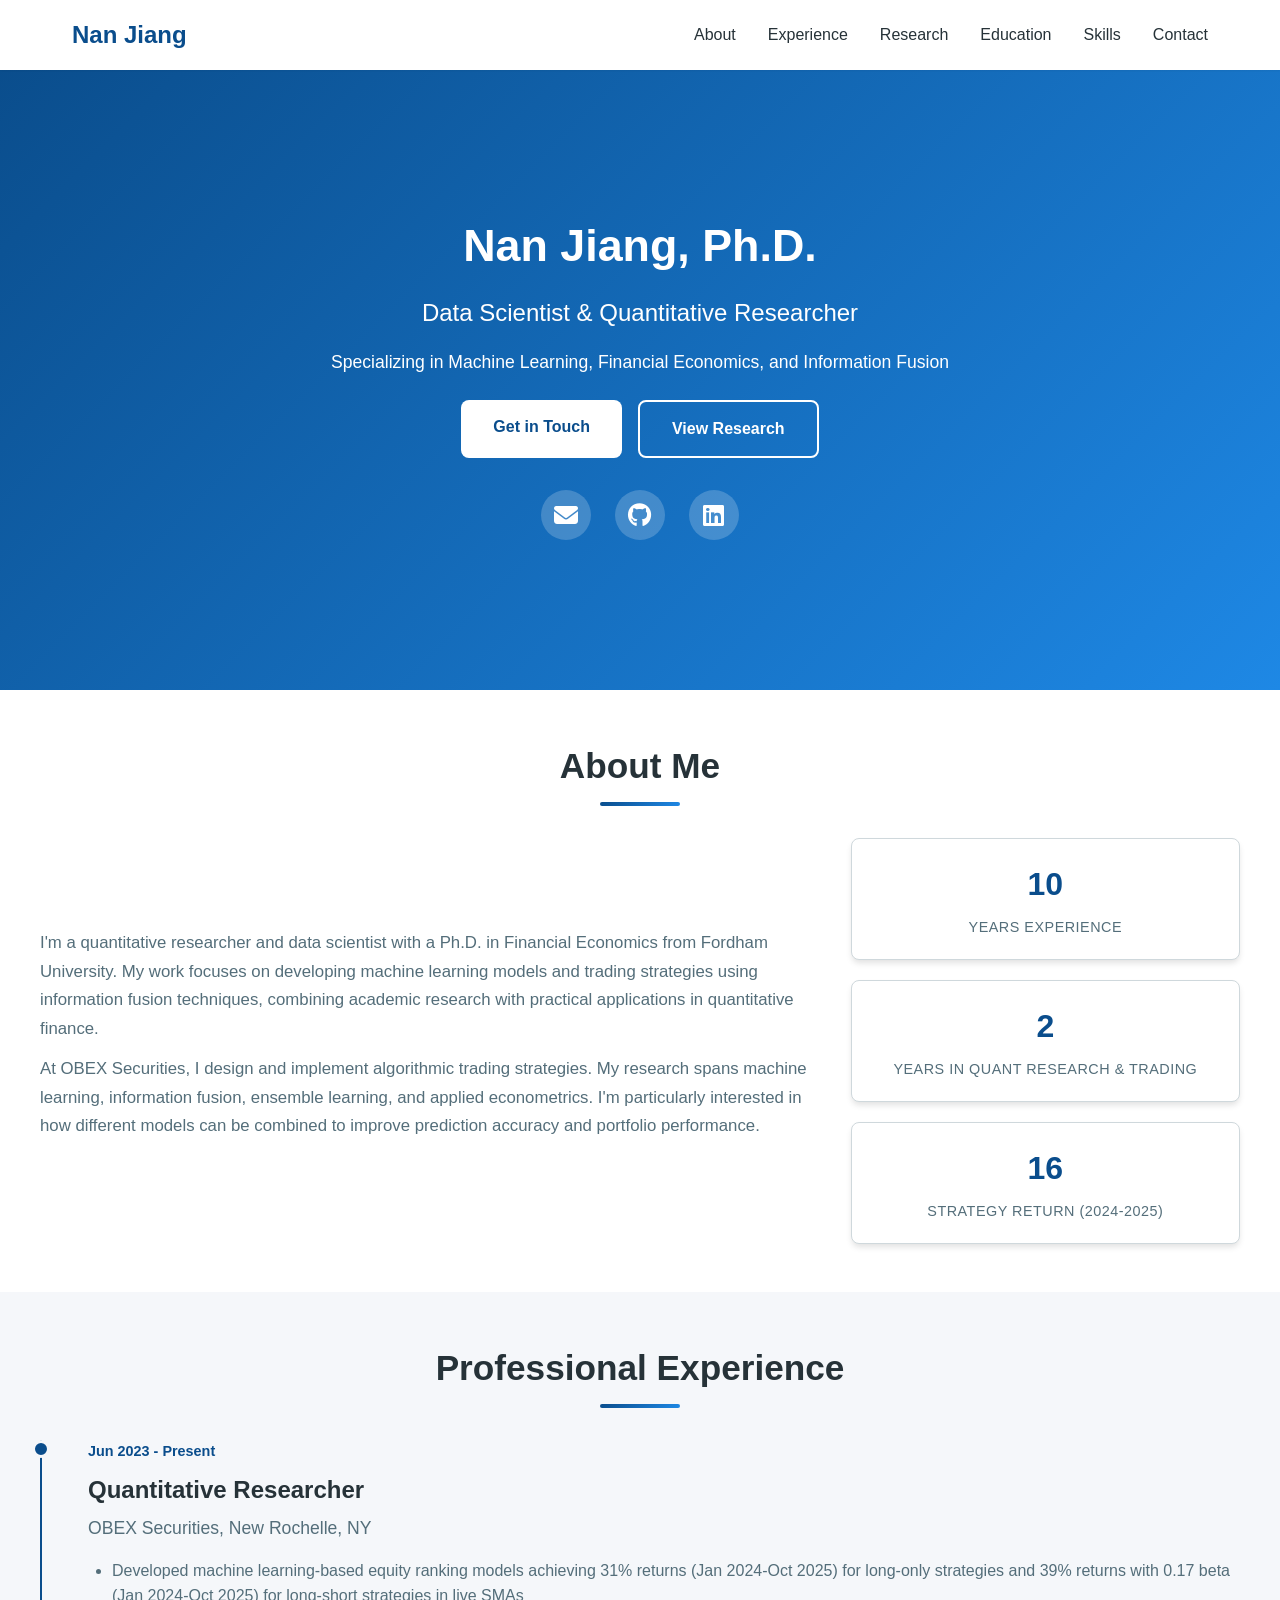
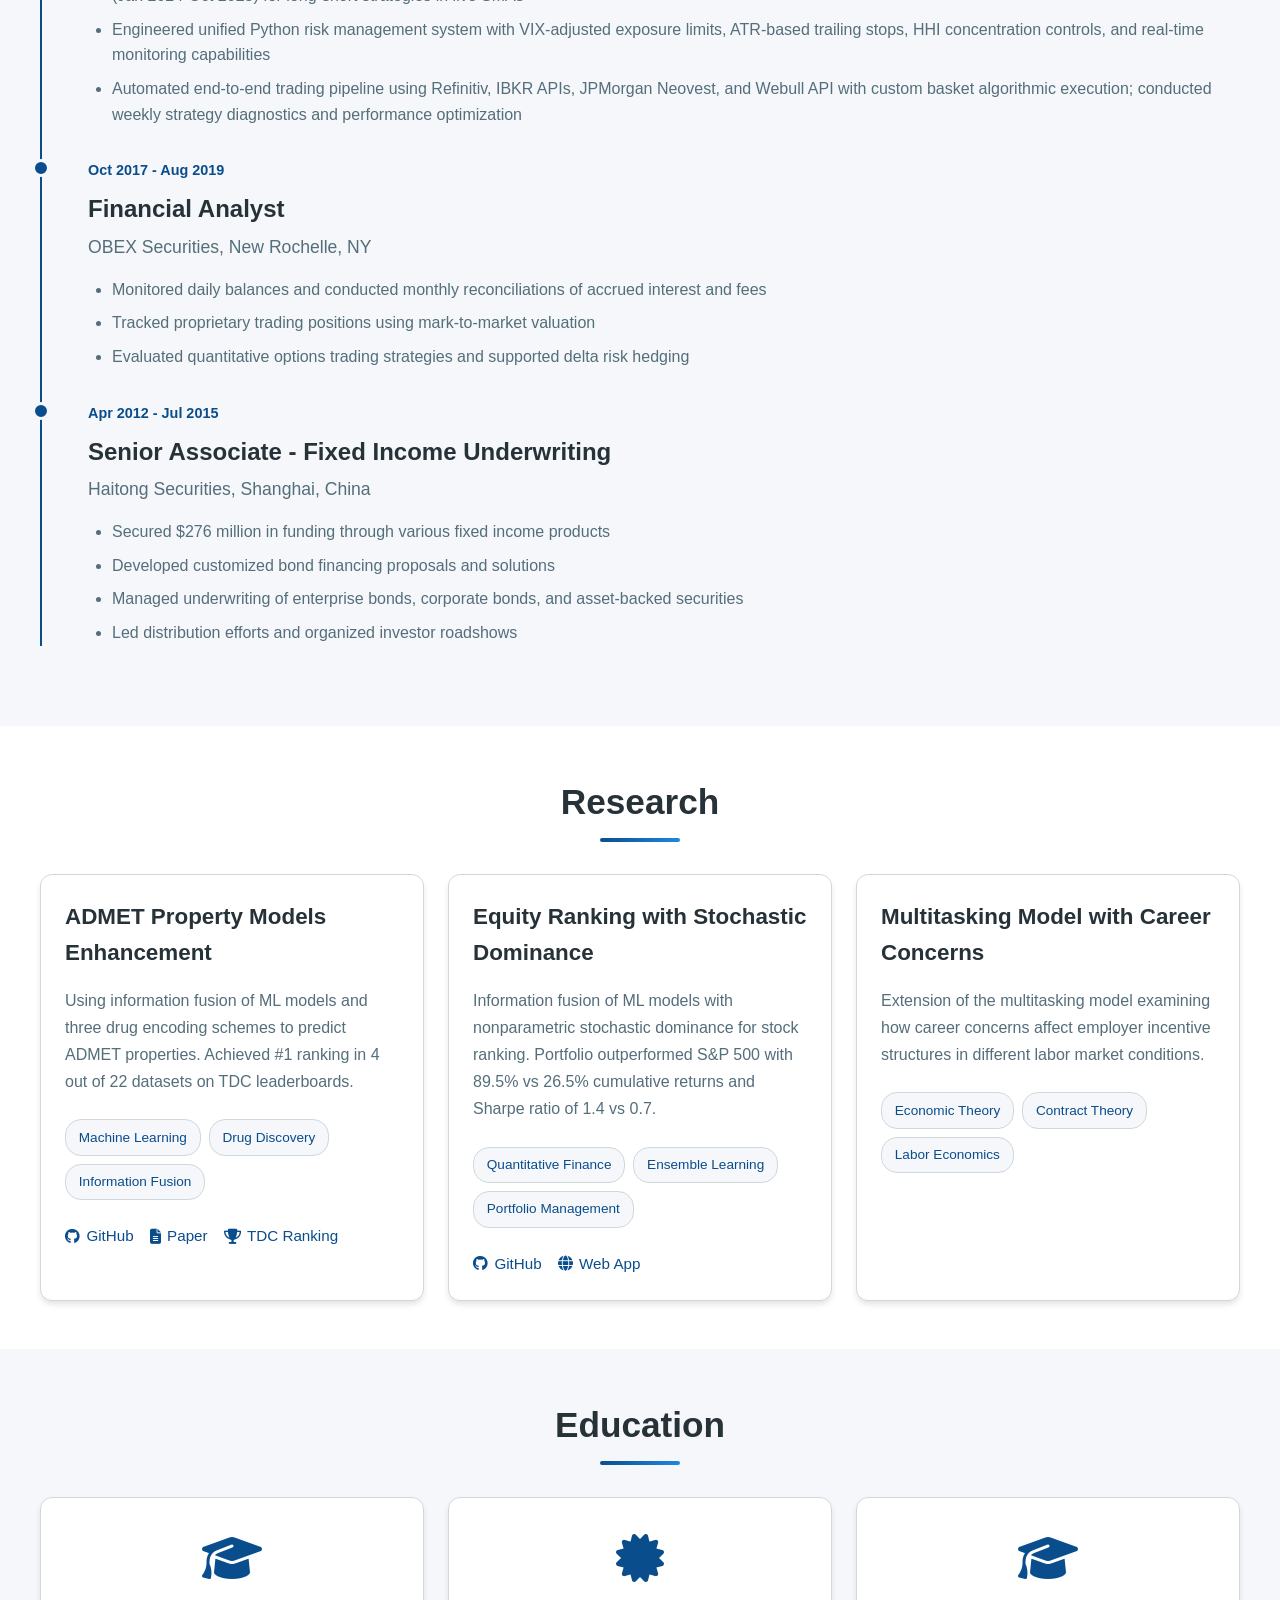
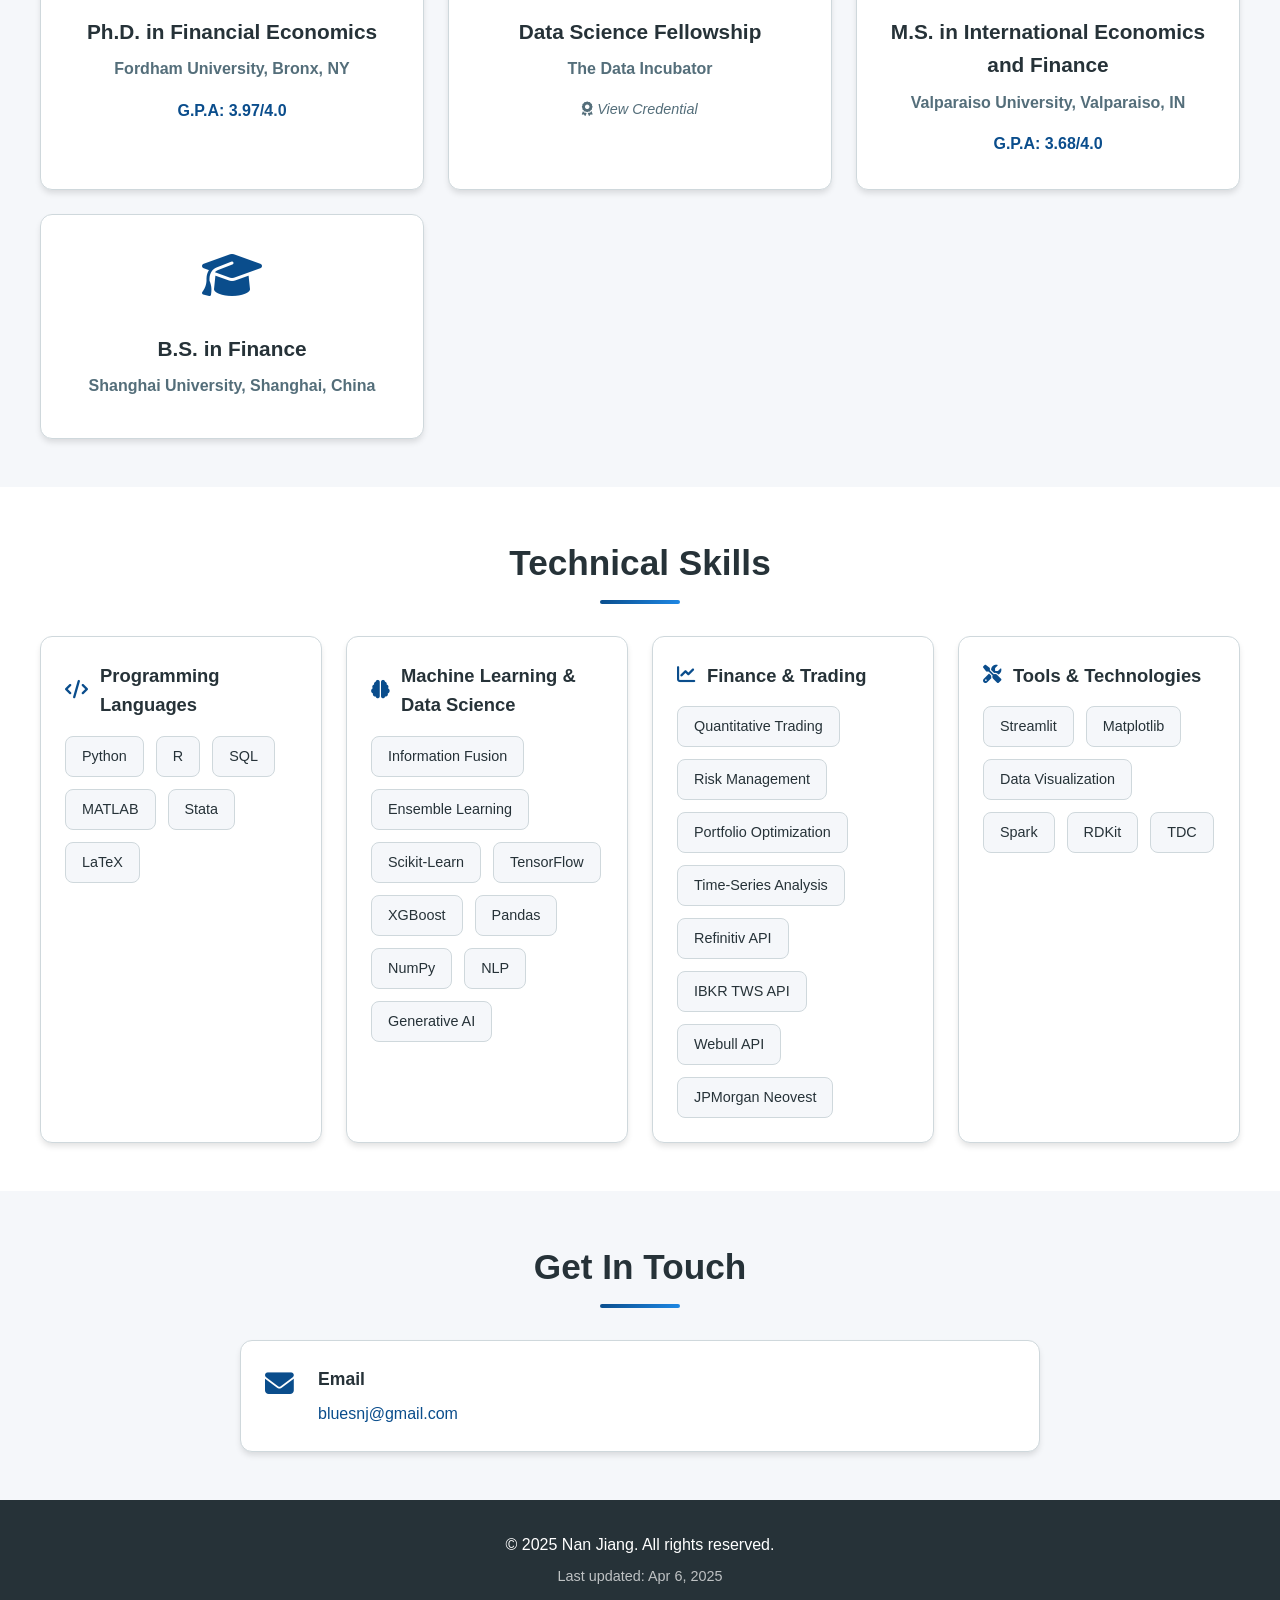
==== commit bb790404: "Update Finance & Trading skills with specific API platforms" ====
--- a/index.html
+++ b/index.html
@@ -278,7 +278,9 @@
                         <span class="skill-tag">Portfolio Optimization</span>
                         <span class="skill-tag">Time-Series Analysis</span>
                         <span class="skill-tag">Refinitiv API</span>
-                        <span class="skill-tag">Interactive Brokers</span>
+                        <span class="skill-tag">IBKR TWS API</span>
+                        <span class="skill-tag">Webull API</span>
+                        <span class="skill-tag">JPMorgan Neovest</span>
                     </div>
                 </div>
 
